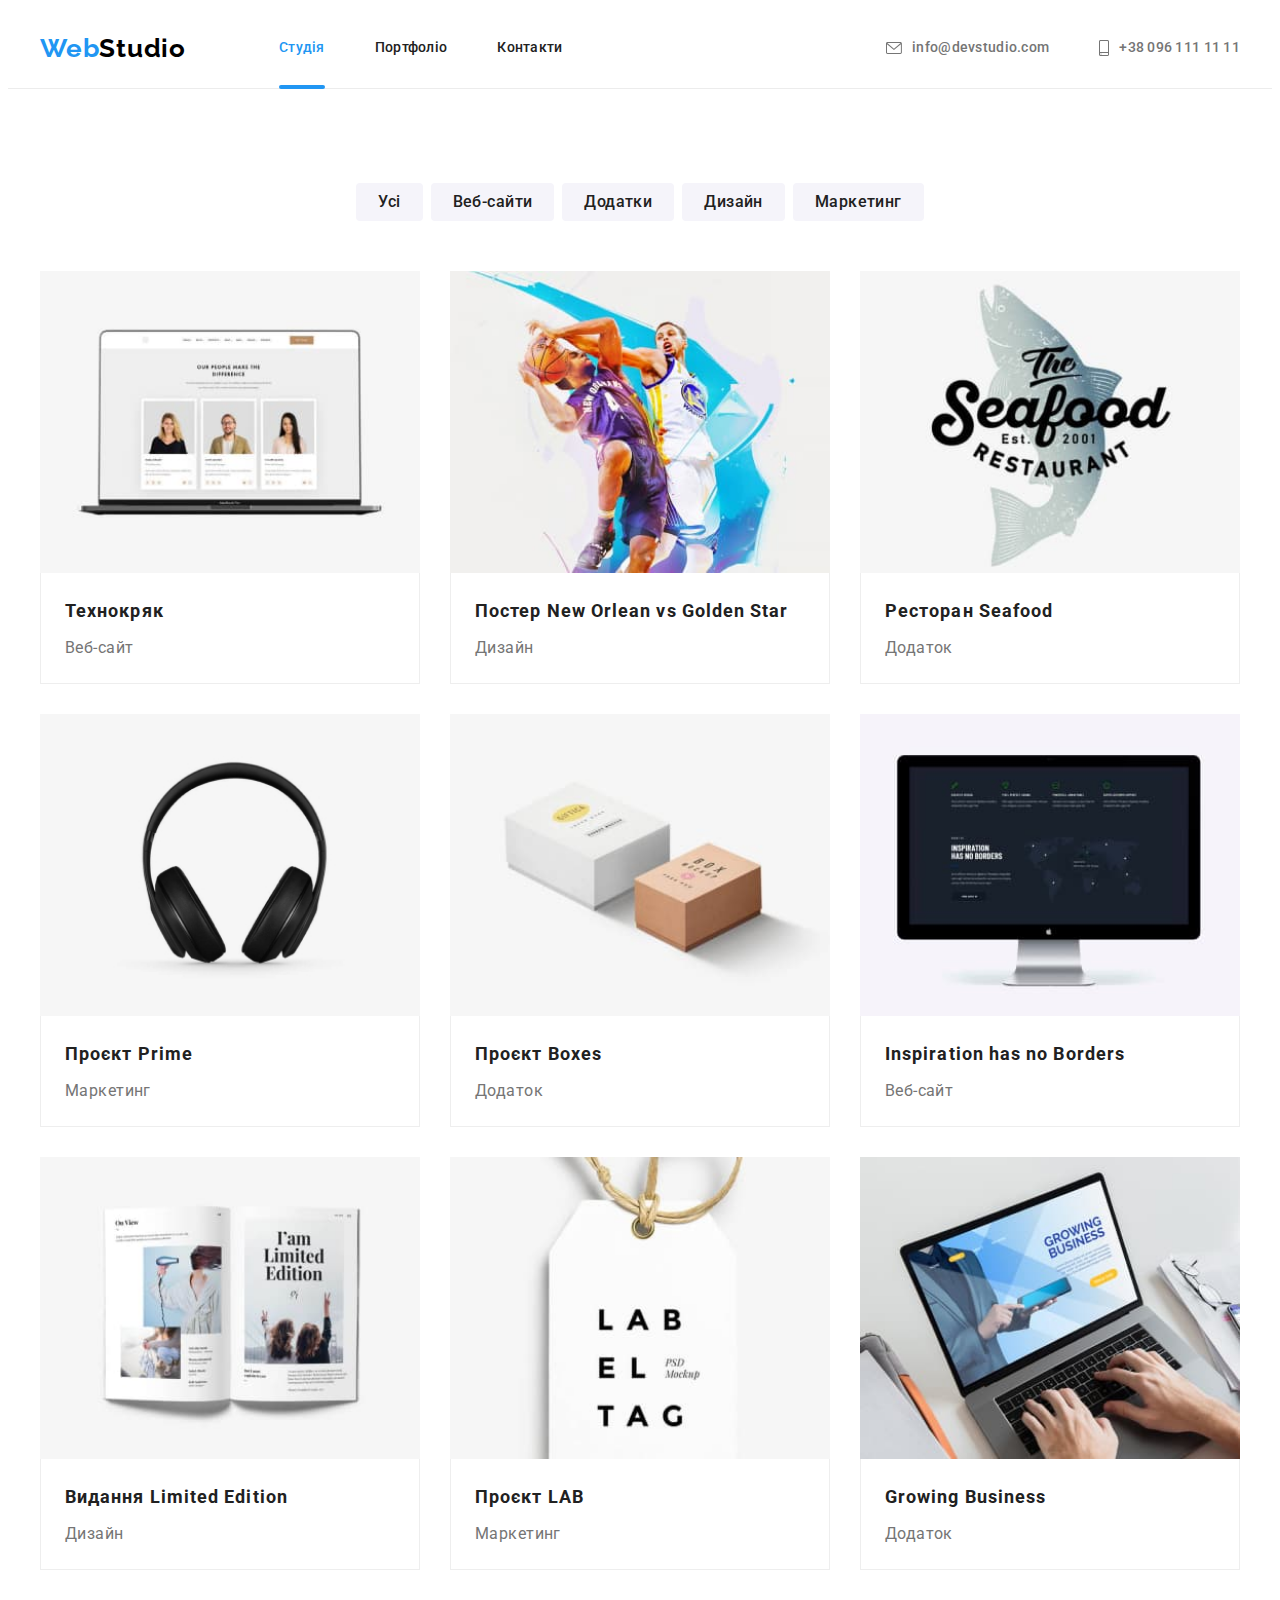
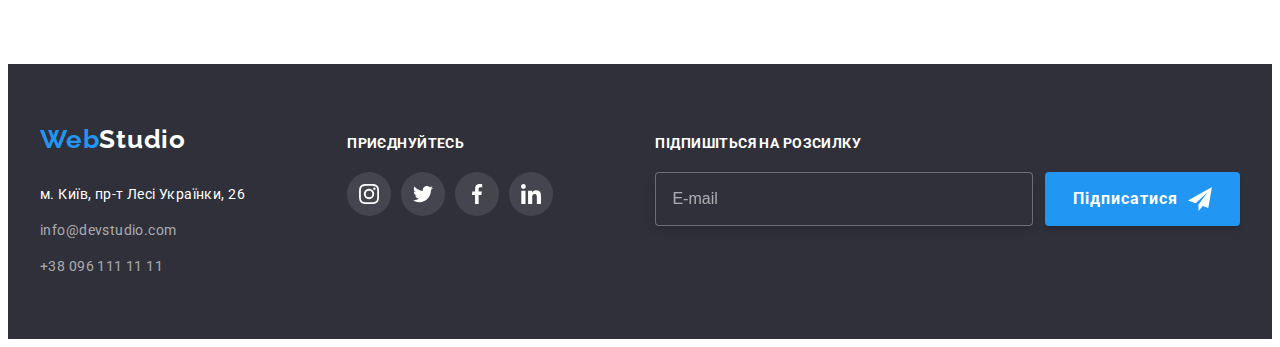
==== portfolio.html @ 8c657ae3 "hw08-complete" ====
<!DOCTYPE html>
<html lang="uk">
  <head>
    <meta charset="UTF-8" />
    <meta http-equiv="X-UA-Compatible" content="IE=edge" />
    <meta name="viewport" content="width=device-width, initial-scale=1.0" />
    <link rel="preconnect" href="https://fonts.googleapis.com" />
    <link rel="preconnect" href="https://fonts.gstatic.com" crossorigin />
    <link
      href="https://fonts.googleapis.com/css2?family=Raleway:wght@700&family=Roboto:wght@400;500;700;900&display=swap"
      rel="stylesheet"
    />
    <link
      rel="stylesheet"
      href="https://cdnjs.cloudflare.com/ajax/libs/modern-normalize/1.1.0/modern-normalize.min.css"
      integrity="sha512-wpPYUAdjBVSE4KJnH1VR1HeZfpl1ub8YT/NKx4PuQ5NmX2tKuGu6U/JRp5y+Y8XG2tV+wKQpNHVUX03MfMFn9Q=="
      crossorigin="anonymous"
      referrerpolicy="no-referrer"
    />
    <link rel="stylesheet" href="./css/main.min.css" />
    <title>Веб Студія - Портфоліо</title>
  </head>

  <body>
    <header class="header">
      <div class="container header__container">
        <nav class="nav">
          <a lang="en" class="logo header__logo" href="/"
            ><span class="logo--blue">Web</span><span class="logo--black">Studio</span></a
          >
          <ul class="nav__list">
            <li><a class="link nav__link nav__link--current" href="./index.html">Студія</a></li>
            <li><a class="link nav__link" href="./portfolio.html">Портфоліо</a></li>
            <li><a class="link nav__link" href="#">Контакти</a></li>
          </ul>
        </nav>
        <ul class="header__contact-list">
          <li>
            <a class="link header__contact-link" href="mailto:info@devstudio.com"
              ><svg class="header__contact-icon" width="16" height="12">
                <use href="./images/icons.svg#icon-envelope"></use>
              </svg>
              info@devstudio.com</a
            >
          </li>
          <li>
            <a class="link header__contact-link" href="tel:+380961111111"
              ><svg class="header__contact-icon" width="10" height="16">
                <use href="./images/icons.svg#icon-smartphone"></use>
              </svg>
              +38 096 111 11 11</a
            >
          </li>
        </ul>
        <button type="button" class="button mob-menu__open" data-menu-open>
          <svg width="40" height="40">
            <use href="./images/icons.svg#icon-menu-open"></use>
          </svg>
        </button>
      </div>
      <!-- --!-- -->

      <div class="mob-menu is-hidden" data-menu>
        <div class="container mob-container">
          <div class="mob-menu-top">
            <button type="button" class="mob-menu__close" data-menu-close>
              <svg width="40" height="40">
                <use href="./images/icons.svg#icon-menu-close"></use>
              </svg>
            </button>
            <ul class="mob-nav__list">
              <li class="mob-nav__item">
                <a class="link mob-nav__link mob-nav__link--current" href="./index.html">Студія</a>
              </li>
              <li class="mob-nav__item">
                <a class="link mob-nav__link" href="./portfolio.html">Портфоліо</a>
              </li>
              <li class="mob-nav__item"><a class="link mob-nav__link" href="#">Контакти</a></li>
            </ul>
          </div>

          <div class="mob-menu-bottom">
            <ul class="mob-header__contact-list">
              <li>
                <a class="link mob-header__contact-tel" href="tel:+380961111111">
                  +38 096 111 11 11</a
                >
              </li>
              <li>
                <a class="link mob-header__contact-mail" href="mailto:info@devstudio.com">
                  info@devstudio.com</a
                >
              </li>
            </ul>
            <div class="mob-soc">
              <ul class="mob-soc__list">
                <li class="mob-soc__item">
                  <a class="mob-soc__link link" href="#"> Instagram </a>
                </li>
                <li class="mob-soc__item">
                  <a class="mob-soc__link link" href="#"> Twitter </a>
                </li>
                <li class="mob-soc__item">
                  <a class="mob-soc__link link" href="#"> Facebook </a>
                </li>
                <li class="mob-soc__item">
                  <a class="mob-soc__link link" href="#"> LinkedIn </a>
                </li>
              </ul>
            </div>
          </div>
        </div>
      </div>
    </header>
    <main>
      <section class="portfolio section">
        <div class="container">
          <h1 class="visually-hidden">Портфоліо</h1>
          <ul class="portfolio-buttons-list">
            <li><button class="button portfolio-filter-button" type="button">Усі</button></li>
            <li><button class="button portfolio-filter-button" type="button">Веб-сайти</button></li>
            <li><button class="button portfolio-filter-button" type="button">Додатки</button></li>
            <li><button class="button portfolio-filter-button" type="button">Дизайн</button></li>
            <li><button class="button portfolio-filter-button" type="button">Маркетинг</button></li>
          </ul>
          <ul class="projects-list">
            <li class="project-item">
              <a class="link" href="#">
                <div class="project-top-wrap">
                  <img
                    src="./images/notebook_web.jpg"
                    alt="Ноутбук з відкритим вебсайтом"
                    width="370"
                  />
                  <p class="project-top-text">
                    Ресурс пропонує комплексні пропозиції з різним рівнем функціоналу та сервісів.
                    Все це дозволить відвідувачу отримати вичерпні відомості про компанію чи
                    приватну особу.
                  </p>
                </div>
                <div class="project-description">
                  <h2 class="project-name">Технокряк</h2>
                  <p class="project-type">Веб-сайт</p>
                </div></a
              >
            </li>
            <li class="project-item">
              <a class="link" href="#">
                <div class="project-top-wrap">
                  <img src="./images/basketball.jpg" alt="Два баскетболісти з м'ячем" width="370" />
                  <p class="project-top-text">
                    Ресурс пропонує комплексні пропозиції з різним рівнем функціоналу та сервісів.
                    Все це дозволить відвідувачу отримати вичерпні відомості про компанію чи
                    приватну особу.
                  </p>
                </div>
                <div class="project-description">
                  <h2 class="project-name">
                    Постер <span lang="en">New Orlean vs Golden Star</span>
                  </h2>
                  <p class="project-type">Дизайн</p>
                </div></a
              >
            </li>
            <li class="project-item">
              <a class="link" href="#">
                <div class="project-top-wrap">
                  <img src="./images/seafood_logo.jpg" alt="Логотип ресторану Сі Фуд" width="370" />
                  <p class="project-top-text">
                    Ресурс пропонує комплексні пропозиції з різним рівнем функціоналу та сервісів.
                    Все це дозволить відвідувачу отримати вичерпні відомості про компанію чи
                    приватну особу.
                  </p>
                </div>
                <div class="project-description">
                  <h2 class="project-name">Ресторан <span lang="en">Seafood</span></h2>
                  <p class="project-type">Додаток</p>
                </div></a
              >
            </li>
            <li class="project-item">
              <a class="link" href="#">
                <div class="project-top-wrap">
                  <img src="./images/headphones.jpg" alt="Навушники" width="370" />
                  <p class="project-top-text">
                    Ресурс пропонує комплексні пропозиції з різним рівнем функціоналу та сервісів.
                    Все це дозволить відвідувачу отримати вичерпні відомості про компанію чи
                    приватну особу.
                  </p>
                </div>
                <div class="project-description">
                  <h2 class="project-name">Проєкт <span lang="en">Prime</span></h2>
                  <p class="project-type">Маркетинг</p>
                </div></a
              >
            </li>
            <li class="project-item">
              <a class="link" href="#">
                <div class="project-top-wrap">
                  <img src="./images/boxes.jpg" alt="Дві коробки" width="370" />
                  <p class="project-top-text">
                    Ресурс пропонує комплексні пропозиції з різним рівнем функціоналу та сервісів.
                    Все це дозволить відвідувачу отримати вичерпні відомості про компанію чи
                    приватну особу.
                  </p>
                </div>
                <div class="project-description">
                  <h2 class="project-name">Проєкт <span lang="en">Boxes</span></h2>
                  <p class="project-type">Додаток</p>
                </div></a
              >
            </li>
            <li class="project-item">
              <a class="link" href="#">
                <div class="project-top-wrap">
                  <img src="./images/imac.jpg" alt="Аймак" width="370" />
                  <p class="project-top-text">
                    Ресурс пропонує комплексні пропозиції з різним рівнем функціоналу та сервісів.
                    Все це дозволить відвідувачу отримати вичерпні відомості про компанію чи
                    приватну особу.
                  </p>
                </div>
                <div class="project-description">
                  <h2 lang="en" class="project-name">Inspiration has no Borders</h2>
                  <p class="project-type">Веб-сайт</p>
                </div></a
              >
            </li>
            <li class="project-item">
              <a class="link" href="#">
                <div class="project-top-wrap">
                  <img src="./images/open_book.jpg" alt="Відкрита книга" width="370" />
                  <p class="project-top-text">
                    Ресурс пропонує комплексні пропозиції з різним рівнем функціоналу та сервісів.
                    Все це дозволить відвідувачу отримати вичерпні відомості про компанію чи
                    приватну особу.
                  </p>
                </div>
                <div class="project-description">
                  <h2 class="project-name">Видання <span lang="en">Limited Edition</span></h2>
                  <p class="project-type">Дизайн</p>
                </div></a
              >
            </li>
            <li class="project-item">
              <a class="link" href="#">
                <div class="project-top-wrap">
                  <img src="./images/labeltag.jpg" alt="Ярлик мітка" width="370" />
                  <p class="project-top-text">
                    Ресурс пропонує комплексні пропозиції з різним рівнем функціоналу та сервісів.
                    Все це дозволить відвідувачу отримати вичерпні відомості про компанію чи
                    приватну особу.
                  </p>
                </div>
                <div class="project-description">
                  <h2 class="project-name">Проєкт <span lang="en">LAB</span></h2>
                  <p class="project-type">Маркетинг</p>
                </div></a
              >
            </li>
            <li class="project-item">
              <a class="link" href="#">
                <div class="project-top-wrap">
                  <img src="./images/notebook_business.jpg" alt="Ноутбук" width="370" />
                  <p class="project-top-text">
                    Ресурс пропонує комплексні пропозиції з різним рівнем функціоналу та сервісів.
                    Все це дозволить відвідувачу отримати вичерпні відомості про компанію чи
                    приватну особу.
                  </p>
                </div>
                <div class="project-description">
                  <h2 lang="en" class="project-name">Growing Business</h2>
                  <p class="project-type">Додаток</p>
                </div></a
              >
            </li>
          </ul>
        </div>
      </section>
    </main>
    <footer class="footer">
      <div class="container footer__bloks">
        <div class="footer-contacts">
          <a lang="en" class="logo footer-contacts__logo" href="/"
            ><span class="logo--blue">Web</span><span class="logo--white">Studio</span></a
          >
          <address>
            <ul>
              <li class="footer-contacts__item">
                <a
                  class="link footer-contacts__addres-link"
                  href="https://goo.gl/maps/X2M6UugKJkYvRCbq9"
                  target="_blank"
                  rel="noopener noreferrer"
                  >м. Київ, пр-т Лесі Українки, 26</a
                >
              </li>
              <li class="footer-contacts__item">
                <a class="link footer-contacts__contact-link" href="mailto:info@devstudio.com"
                  >info@devstudio.com</a
                >
              </li>
              <li class="footer-contacts__item">
                <a class="link footer-contacts__contact-link" href="tel:+380961111111"
                  >+38 096 111 11 11</a
                >
              </li>
            </ul>
          </address>
        </div>
        <div class="footer-soc">
          <p class="footer-soc__header">Приєднуйтесь</p>
          <ul class="footer-soc__list">
            <li class="footer-soc__item">
              <a class="footer-soc__link link" href="#">
                <svg class="footer-soc__icon" width="20" height="20">
                  <use href="./images/icons.svg#icon-instagram"></use>
                </svg>
              </a>
            </li>
            <li class="footer-soc__item">
              <a class="footer-soc__link link" href="#">
                <svg class="footer-soc__icon" width="20" height="20">
                  <use href="./images/icons.svg#icon-twitter"></use>
                </svg>
              </a>
            </li>
            <li class="footer-soc__item">
              <a class="footer-soc__link link" href="#">
                <svg class="footer-soc__icon" width="20" height="20">
                  <use href="./images/icons.svg#icon-facebook"></use>
                </svg>
              </a>
            </li>
            <li class="footer-soc__item">
              <a class="footer-soc__link link" href="#">
                <svg class="footer-soc__icon" width="20" height="20">
                  <use href="./images/icons.svg#icon-linkedin"></use>
                </svg>
              </a>
            </li>
          </ul>
        </div>
        <form class="subscribe-form">
          <label for="subscribe-email" class="subscribe-form__header"
            >Підпишіться на розсилку</label
          >
          <div class="subscribe-form__wrap">
            <input
              type="email"
              name="subscribe-email"
              id="subscribe-email"
              class="subscribe-form__input"
              placeholder="E-mail"
              required
            />
            <button type="submit" class="button subscribe-form__button">
              Підписатися
              <span class="subscribe-form__button-icon">
                <svg width="24" height="24">
                  <use href="./images/icons.svg#icon-send"></use>
                </svg>
              </span>
            </button>
          </div>
        </form>
      </div>
    </footer>
    <script src="./js/modal.js"></script>
    <script src="./js/mobile-menu.js"></script>
  </body>
</html>
---- css/main.min.css ----
:root{--color-primary: #212121;--color-secondary: #757575;--background-primary: #ffffff;--background-secondary: #f5f4fa;--color-selection: #2196f3;--icon-body-color: #afb1b8;--transition-duration-main: 250ms;--transitiom-timing-effect-main: cubic-bezier(0.4, 0, 0.2, 1);--hero-gradient: linear-gradient(rgba(47, 48, 58, 0.4), rgba(47, 48, 58, 0.4))}h1,h2,h3,h4,h5,h6,p{margin:0}ul{list-style:none;margin:0;padding:0}img{display:block;max-width:100%;height:auto;width:100%}.visually-hidden{position:absolute;width:1px;height:1px;margin:-1px;border:0;padding:0;white-space:nowrap;-webkit-clip-path:inset(100%);clip-path:inset(100%);clip:rect(0 0 0 0);overflow:hidden}body{color:var(--color-primary);background-color:var(--background-primary);font-family:"Roboto",sans-serif;font-size:14px;letter-spacing:.03em}.link{text-decoration:none;-webkit-transition:color var(--transition-duration-main) var(--transitiom-timing-effect-main);transition:color var(--transition-duration-main) var(--transitiom-timing-effect-main)}.link:hover,.link:focus{color:var(--color-selection)}.unmarked-list{list-style-type:none}.no-scroll{overflow:hidden}.container{width:100%;padding-left:15px;padding-right:15px;margin:0 auto}@media screen and (min-width: 480px){.container{max-width:480px}}@media screen and (min-width: 768px){.container{max-width:768px}}@media screen and (min-width: 1200px){.container{max-width:1200px}}.section{padding-top:60px;padding-bottom:60px}@media screen and (min-width: 1200px){.section{padding-top:94px;padding-bottom:94px}}.section-name{font-size:28px;line-height:1.18;text-align:center;margin-bottom:30px}@media screen and (min-width: 1200px){.section-name{font-size:36px;line-height:1.17;margin-bottom:50px}}.button{text-decoration:none;cursor:pointer;font-family:inherit;border:none}.logo{display:block;font-family:"Raleway",sans-serif;text-decoration:none;font-weight:700;font-size:24px;line-height:1.17;letter-spacing:.03em}@media screen and (min-width: 1200px){.logo{font-size:26px;line-height:1.19}}.logo--blue{color:#2196f3}.logo--black{color:#000}.logo--white{color:#fff}.footer-contacts__logo{text-align:center;margin-bottom:28px}@media screen and (min-width: 1200px){.footer-contacts__logo{text-align:left}}.backdrop{position:fixed;top:0;width:100%;height:100%;background:rgba(0,0,0,.2);-webkit-transition:opacity var(--transition-duration-main) var(--transitiom-timing-effect-main),visibility var(--transition-duration-main) var(--transitiom-timing-effect-main);transition:opacity var(--transition-duration-main) var(--transitiom-timing-effect-main),visibility var(--transition-duration-main) var(--transitiom-timing-effect-main)}.modal-window{position:absolute;width:calc(100% - 30px);min-height:609px;padding:40px;background-color:#fff;-webkit-box-shadow:0px 1px 3px rgba(0,0,0,.12),0px 1px 1px rgba(0,0,0,.14),0px 2px 1px rgba(0,0,0,.2);box-shadow:0px 1px 3px rgba(0,0,0,.12),0px 1px 1px rgba(0,0,0,.14),0px 2px 1px rgba(0,0,0,.2);border-radius:4px;top:50%;left:50%;-webkit-transform:translate(-50%, -50%) scale(1);transform:translate(-50%, -50%) scale(1);-webkit-transition:-webkit-transform var(--transition-duration-main) var(--transitiom-timing-effect-main);transition:-webkit-transform var(--transition-duration-main) var(--transitiom-timing-effect-main);transition:transform var(--transition-duration-main) var(--transitiom-timing-effect-main);transition:transform var(--transition-duration-main) var(--transitiom-timing-effect-main), -webkit-transform var(--transition-duration-main) var(--transitiom-timing-effect-main)}.backdrop.is-hidden .modal-window{-webkit-transform:translate(-50%, -50%) scale(0.8);transform:translate(-50%, -50%) scale(0.8)}@media screen and (min-width: 480px){.modal-window{width:450px}}@media screen and (min-width: 1200px){.modal-window{width:528px;min-height:581px}}.close-modal-button{position:absolute;right:8px;top:8px;width:30px;height:30px;background:#fff;border:1px solid rgba(0,0,0,.1);border-radius:50%;display:-webkit-box;display:-ms-flexbox;display:flex;-webkit-box-align:center;-ms-flex-align:center;align-items:center;-webkit-box-pack:center;-ms-flex-pack:center;justify-content:center;fill:#000;-webkit-transition:fill var(--transition-duration-main) var(--transitiom-timing-effect-main);transition:fill var(--transition-duration-main) var(--transitiom-timing-effect-main)}.close-modal-button:hover,.close-modal-button:focus{fill:var(--color-selection)}.is-hidden{opacity:0;visibility:hidden;pointer-events:none}.modal-title{font-weight:700;font-size:20px;line-height:1.5;text-align:center;color:var(--color-primary);margin-bottom:12px}@media screen and (min-width: 1200px){.modal-title{line-height:1.15}}.input-field{margin-bottom:10px}.input-label{display:block;margin-bottom:4px;font-weight:400;font-size:12px;line-height:1.17;letter-spacing:.01em;color:var(--color-secondary)}.input-wrapper{position:relative}.modal-input{display:block;padding-left:42px;width:100%;height:40px;border:1px solid rgba(33,33,33,.2);border-radius:4px;outline:rgba(0,0,0,0);-webkit-transition:border var(--transition-duration-main) var(--transitiom-timing-effect-main);transition:border var(--transition-duration-main) var(--transitiom-timing-effect-main)}.modal-input:focus,.modal-input:hover{border:1px solid var(--color-selection)}.modal-comment{height:120px;resize:none;padding:12px 16px;font-weight:400;font-size:12px;line-height:1.17;letter-spacing:.01em;color:#000;-webkit-transition:border var(--transition-duration-main) var(--transitiom-timing-effect-main);transition:border var(--transition-duration-main) var(--transitiom-timing-effect-main)}.modal-comment::-webkit-input-placeholder{font-weight:400;font-size:12px;line-height:1.17;letter-spacing:.01em;color:rgba(117,117,117,.5)}.modal-comment::-moz-placeholder{font-weight:400;font-size:12px;line-height:1.17;letter-spacing:.01em;color:rgba(117,117,117,.5)}.modal-comment:-ms-input-placeholder{font-weight:400;font-size:12px;line-height:1.17;letter-spacing:.01em;color:rgba(117,117,117,.5)}.modal-comment::-ms-input-placeholder{font-weight:400;font-size:12px;line-height:1.17;letter-spacing:.01em;color:rgba(117,117,117,.5)}.modal-comment::placeholder{font-weight:400;font-size:12px;line-height:1.17;letter-spacing:.01em;color:rgba(117,117,117,.5)}.modal-form-icon{position:absolute;top:50%;left:12px;-webkit-transform:translateY(-50%);transform:translateY(-50%);-webkit-transition:fill var(--transition-duration-main) var(--transitiom-timing-effect-main);transition:fill var(--transition-duration-main) var(--transitiom-timing-effect-main)}.modal-input:focus+.modal-form-icon,.modal-input:hover+.modal-form-icon{fill:var(--color-selection)}.comment-field{margin-bottom:20px}.agreement-check{margin-bottom:30px}.agreement-text{display:-webkit-box;display:-ms-flexbox;display:flex;font-weight:400;font-size:12px;line-height:1.17;color:var(--color-secondary);-webkit-box-align:center;-ms-flex-align:center;align-items:center}@media screen and (min-width: 1200px){.agreement-text{padding-left:12px;font-size:14px;line-height:1.71}}.agreement-link{display:block;color:var(--color-selection);margin-left:5px}.agreement-text span{width:16px;height:15px;border:2px solid var(--color-primary);border-radius:2px;margin-right:8px;display:-webkit-box;display:-ms-flexbox;display:flex;-webkit-box-align:center;-ms-flex-align:center;align-items:center;-webkit-box-pack:center;-ms-flex-pack:center;justify-content:center;fill:rgba(0,0,0,0);-webkit-transition:border var(--transition-duration-main) var(--transitiom-timing-effect-main);transition:border var(--transition-duration-main) var(--transitiom-timing-effect-main)}.agreement:checked+.agreement-text span{background-color:var(--color-selection);border:2px solid var(--color-selection);fill:#fff}.agreement:focus+.agreement-text span{border:2px solid var(--color-selection)}.modal-send-button{font-weight:700;font-size:16px;line-height:1.88;letter-spacing:.06em;color:#fff;background-color:#2196f3;-webkit-box-shadow:0px 4px 4px rgba(0,0,0,.15);box-shadow:0px 4px 4px rgba(0,0,0,.15);border-radius:4px;padding:10px 52px;display:block;margin:0 auto;-webkit-transition:background-color var(--transition-duration-main) var(--transitiom-timing-effect-main);transition:background-color var(--transition-duration-main) var(--transitiom-timing-effect-main)}.modal-send-button:hover,.modal-send-button:focus{background-color:#0076d6}.header{border-bottom:1px solid #ececec}.header__container{display:-webkit-box;display:-ms-flexbox;display:flex;-webkit-box-pack:justify;-ms-flex-pack:justify;justify-content:space-between}.nav{display:-webkit-box;display:-ms-flexbox;display:flex;-webkit-box-align:center;-ms-flex-align:center;align-items:center;gap:88px}@media screen and (min-width: 1200px){.nav{gap:93px;margin-right:auto}}.nav__list{display:none}@media screen and (min-width: 768px){.nav__list{display:-webkit-box;display:-ms-flexbox;display:flex;-webkit-box-align:center;-ms-flex-align:center;align-items:center;gap:50px}}.header__contact-list{display:none}@media screen and (min-width: 768px){.header__contact-list{gap:10px;display:-webkit-box;display:-ms-flexbox;display:flex;-ms-flex-wrap:wrap;flex-wrap:wrap;-webkit-box-orient:vertical;-webkit-box-direction:normal;-ms-flex-direction:column;flex-direction:column;-webkit-box-pack:center;-ms-flex-pack:center;justify-content:center}}@media screen and (min-width: 1200px){.header__contact-list{-webkit-box-orient:horizontal;-webkit-box-direction:normal;-ms-flex-direction:row;flex-direction:row;gap:50px}}.nav__link{position:relative;color:inherit;font-weight:500;line-height:1.14;letter-spacing:.02em;padding-top:32px;padding-bottom:32px;display:block}.nav__link--current{color:var(--color-selection)}.nav__link--current.nav__link::after{position:absolute;content:"";display:block;width:100%;height:4px;background-color:var(--color-selection);bottom:-1px;border-radius:2px}.header__contact-link{color:var(--color-secondary);font-weight:500;line-height:1.14;letter-spacing:.02em;display:-webkit-box;display:-ms-flexbox;display:flex;-webkit-box-align:center;-ms-flex-align:center;align-items:center;gap:10px}@media screen and (min-width: 1200px){.header__contact-link{padding-top:32px;padding-bottom:32px}}.header__contact-icon{fill:currentColor}.mob-container{width:100%;height:100%;padding-bottom:15px;display:-webkit-box;display:-ms-flexbox;display:flex;-webkit-box-orient:vertical;-webkit-box-direction:normal;-ms-flex-direction:column;flex-direction:column;-webkit-box-pack:justify;-ms-flex-pack:justify;justify-content:space-between;overflow:auto}.mob-menu__open{margin-left:auto;padding:10px 0;background:#fff;fill:#000;-webkit-transition:fill var(--transition-duration-main) var(--transitiom-timing-effect-main);transition:fill var(--transition-duration-main) var(--transitiom-timing-effect-main)}.mob-menu__open:hover,.mob-menu__open:focus{fill:var(--color-selection)}@media screen and (min-width: 768px){.mob-menu__open{display:none}}.mob-menu__close{display:block;padding-top:10px;padding-right:0;margin-left:auto;border:none;background:#fff;fill:#000;-webkit-transition:fill var(--transition-duration-main) var(--transitiom-timing-effect-main);transition:fill var(--transition-duration-main) var(--transitiom-timing-effect-main)}.mob-menu__close:hover,.mob-menu__close:focus{fill:var(--color-selection)}.mob-menu{position:fixed;top:0;z-index:1;width:100vw;height:100vh;background-color:var(--background-primary)}@media screen and (min-width: 768px){.mob-menu{display:none}}.mob-nav__link{font-weight:500;font-size:40px;line-height:1.18;letter-spacing:.02em;color:var(--color-primary)}.mob-nav__item:not(:last-child){margin-bottom:32px}.mob-header__contact-tel{display:block;font-weight:500;font-size:34px;line-height:1.18;letter-spacing:.02em;color:var(--color-selection);margin-bottom:32px}.mob-header__contact-mail{display:block;font-weight:500;font-size:24px;line-height:1.17;letter-spacing:.02em;color:var(--color-secondary);margin-bottom:64px}.mob-soc__list{display:-webkit-box;display:-ms-flexbox;display:flex}.mob-soc__link{font-weight:500;font-size:18px;line-height:1.22;letter-spacing:.02em;color:var(--color-selection);display:block}.mob-soc__item:not(:last-child){padding-right:10px;border-right:1px solid rgba(33,33,33,.2)}.mob-soc__item:not(:first-child){padding-left:10px}.hero{padding-top:118px;padding-bottom:118px;background-color:#2f303a;background-image:var(--hero-gradient),url(../images/hero_bg_mob.jpg);background-repeat:no-repeat;background-position:center;margin:0 auto;background-size:cover}@media(min-device-pixel-ratio: 2),(-webkit-min-device-pixel-ratio: 2),(min-resolution: 192dpi),(min-resolution: 2dppx){.hero{background-image:var(--hero-gradient),url(../images/hero_bg_mob_2x.jpg)}}@media screen and (min-width: 480px){.hero{background-image:var(--hero-gradient),url(../images/hero_bg_tab.jpg)}}@media screen and (min-width: 480px)and (min-device-pixel-ratio: 2),screen and (min-width: 480px)and (-webkit-min-device-pixel-ratio: 2),screen and (min-width: 480px)and (min-resolution: 192dpi),screen and (min-width: 480px)and (min-resolution: 2dppx){.hero{background-image:var(--hero-gradient),url(../images/hero_bg_tab_2x.jpg)}}@media screen and (min-width: 768px){.hero{background-image:var(--hero-gradient),url(../images/hero_bg.jpg)}}@media screen and (min-width: 768px)and (min-device-pixel-ratio: 2),screen and (min-width: 768px)and (-webkit-min-device-pixel-ratio: 2),screen and (min-width: 768px)and (min-resolution: 192dpi),screen and (min-width: 768px)and (min-resolution: 2dppx){.hero{background-image:var(--hero-gradient),url(../images/hero_bg_2x.jpg)}}@media screen and (min-width: 1200px){.hero{max-width:1600px;padding-top:200px;padding-bottom:200px}}.hero__title{color:#fff;font-weight:900;font-size:26px;line-height:1.62;text-align:center;letter-spacing:.06em;text-transform:uppercase;margin-left:auto;margin-right:auto;margin-bottom:30px}@media screen and (min-width: 1200px){.hero__title{font-size:44px;line-height:1.36}}.hero__order-button{font-weight:700;font-size:16px;line-height:1.88;letter-spacing:.06em;color:#fff;background-color:var(--color-selection);-webkit-box-shadow:0px 4px 4px rgba(0,0,0,.15);box-shadow:0px 4px 4px rgba(0,0,0,.15);border-radius:4px;padding:10px 32px;display:block;margin:0 auto;-webkit-transition:background-color var(--transition-duration-main) var(--transitiom-timing-effect-main);transition:background-color var(--transition-duration-main) var(--transitiom-timing-effect-main)}.hero__order-button:hover,.hero__order-button:focus{background-color:#0076d6}.features{display:-webkit-box;display:-ms-flexbox;display:flex;gap:30px;-ms-flex-wrap:wrap;flex-wrap:wrap}.features__wrap{width:100%;height:auto}@media screen and (min-width: 768px){.features__wrap{width:calc((100% - 30px)/2)}}@media screen and (min-width: 1200px){.features__wrap{width:calc((100% - 90px)/4)}}.features__icon{width:100%;height:auto;padding-top:25px;padding-bottom:25px;background-color:var(--background-secondary);border-radius:4px;display:-webkit-box;display:-ms-flexbox;display:flex;-webkit-box-align:center;-ms-flex-align:center;align-items:center;-webkit-box-pack:center;-ms-flex-pack:center;justify-content:center;margin-bottom:30px}.features__item{font-size:14px;line-height:1.14;text-transform:uppercase;color:var(--color-primary);margin-bottom:10px}.features__text{color:var(--color-secondary);line-height:1.71}.do-we-do{display:none}@media screen and (min-width: 1200px){.do-we-do{display:block;padding-top:0}}.do-we-do__list{display:-webkit-box;display:-ms-flexbox;display:flex;gap:30px}.do-we-do__item{position:relative}.do-we-do__description{width:100%;position:absolute;-webkit-transform:translateY(-100%);transform:translateY(-100%);color:#fff;background:rgba(47,48,58,.8);font-weight:700;line-height:1.14;text-transform:uppercase;text-align:center;padding-top:27px;padding-bottom:27px}.team-members{background:var(--background-secondary)}.member-card{background-color:var(--background-primary);-webkit-box-shadow:0px 1px 3px rgba(0,0,0,.12),0px 1px 1px rgba(0,0,0,.14),0px 2px 1px rgba(0,0,0,.2);box-shadow:0px 1px 3px rgba(0,0,0,.12),0px 1px 1px rgba(0,0,0,.14),0px 2px 1px rgba(0,0,0,.2);border-radius:0px 0px 4px 4px;width:100%}@media screen and (min-width: 768px){.member-card{width:calc((100% - 30px)/2)}}@media screen and (min-width: 1200px){.member-card{width:calc((100% - 90px)/4)}}.team-members__list{display:-webkit-box;display:-ms-flexbox;display:flex;-ms-flex-wrap:wrap;flex-wrap:wrap;gap:30px}.member-card__description{padding-top:30px;padding-bottom:30px}.member-card__name{font-weight:500;font-size:16px;line-height:1.19;text-align:center;margin-bottom:10px}.member-card__title{font-size:16px;line-height:1.19;text-align:center;letter-spacing:.03em;color:var(--color-secondary);margin-bottom:16px}.member-card__soc-list{display:-webkit-box;display:-ms-flexbox;display:flex;-webkit-box-pack:center;-ms-flex-pack:center;justify-content:center;gap:10px}.member-card__soc-item{width:44px;height:44px}.member-card__soc-link{width:100%;height:100%;color:var(--icon-body-color);border-radius:50%;display:-webkit-box;display:-ms-flexbox;display:flex;-webkit-box-align:center;-ms-flex-align:center;align-items:center;-webkit-box-pack:center;-ms-flex-pack:center;justify-content:center;-webkit-transition:fill var(--transition-duration-main) var(--transitiom-timing-effect-main),color var(--transition-duration-main) var(--transitiom-timing-effect-main),background-color var(--transition-duration-main) var(--transitiom-timing-effect-main);transition:fill var(--transition-duration-main) var(--transitiom-timing-effect-main),color var(--transition-duration-main) var(--transitiom-timing-effect-main),background-color var(--transition-duration-main) var(--transitiom-timing-effect-main)}.member-card__soc-icon{fill:currentColor}.member-card__soc-link:hover,.member-card__soc-link:focus{background-color:var(--color-selection);color:#fff}.clients__list{display:-webkit-box;display:-ms-flexbox;display:flex;-ms-flex-wrap:wrap;flex-wrap:wrap;-webkit-box-pack:center;-ms-flex-pack:center;justify-content:center;gap:30px}.clients__item{width:calc((100% - 30px)/2)}@media screen and (min-width: 768px){.clients__item{width:calc((100% - 60px)/3)}}@media screen and (min-width: 1200px){.clients__item{width:calc((100% - 150px)/6)}}.clients__link{width:100%;height:100%;padding-top:16px;padding-bottom:16px;color:var(--icon-body-color);display:-webkit-box;display:-ms-flexbox;display:flex;-webkit-box-align:center;-ms-flex-align:center;align-items:center;-webkit-box-pack:center;-ms-flex-pack:center;justify-content:center;border:1px solid var(--icon-body-color);border-radius:4px;-webkit-transition:fill var(--transition-duration-main) var(--transitiom-timing-effect-main),color var(--transition-duration-main) var(--transitiom-timing-effect-main),border-color var(--transition-duration-main) var(--transitiom-timing-effect-main);transition:fill var(--transition-duration-main) var(--transitiom-timing-effect-main),color var(--transition-duration-main) var(--transitiom-timing-effect-main),border-color var(--transition-duration-main) var(--transitiom-timing-effect-main)}.clients__link:hover,.clients__link:focus{color:var(--color-selection);border-color:var(--color-selection)}.clients__icon{fill:currentColor}.footer{background-color:#2f303a;padding-top:60px;padding-bottom:60px}.footer__bloks{display:-webkit-box;display:-ms-flexbox;display:flex;-webkit-box-orient:vertical;-webkit-box-direction:normal;-ms-flex-direction:column;flex-direction:column;gap:60px}@media screen and (min-width: 768px){.footer__bloks{-webkit-box-orient:horizontal;-webkit-box-direction:normal;-ms-flex-direction:row;flex-direction:row;-ms-flex-wrap:wrap;flex-wrap:wrap;gap:165px;row-gap:60px;-webkit-box-align:baseline;-ms-flex-align:baseline;align-items:baseline;-webkit-box-pack:center;-ms-flex-pack:center;justify-content:center}}@media screen and (min-width: 1200px){.footer__bloks{gap:0px;-webkit-box-pack:justify;-ms-flex-pack:justify;justify-content:space-between}}.footer-contacts__addres-link{line-height:1.71;color:#fff;font-style:normal;display:block;text-align:center}@media screen and (min-width: 1200px){.footer-contacts__addres-link{text-align:left}}.footer-contacts__contact-link{line-height:1.71;color:rgba(255,255,255,.6);font-style:normal;display:block;text-align:center}@media screen and (min-width: 1200px){.footer-contacts__contact-link{text-align:left}}.footer-contacts__item:not(:last-child){margin-bottom:12px}.footer-soc__header,.subscribe-form__header{font-weight:700;line-height:1.14;text-align:center;text-transform:uppercase;color:#fff;margin-bottom:20px}@media screen and (min-width: 1200px){.footer-soc__header,.subscribe-form__header{text-align:left}}.subscribe-form__header{display:block}.footer-soc__list{display:-webkit-box;display:-ms-flexbox;display:flex;-ms-flex-wrap:wrap;flex-wrap:wrap;-webkit-box-pack:center;-ms-flex-pack:center;justify-content:center;gap:10px}.footer-soc__item{width:44px;height:44px}.footer-soc__link{width:100%;height:100%;color:#fff;background-color:rgba(255,255,255,.1);border-radius:50%;display:-webkit-box;display:-ms-flexbox;display:flex;-webkit-box-align:center;-ms-flex-align:center;align-items:center;-webkit-box-pack:center;-ms-flex-pack:center;justify-content:center;-webkit-transition:fill var(--transition-duration-main) var(--transitiom-timing-effect-main),color var(--transition-duration-main) var(--transitiom-timing-effect-main),background-color var(--transition-duration-main) var(--transitiom-timing-effect-main);transition:fill var(--transition-duration-main) var(--transitiom-timing-effect-main),color var(--transition-duration-main) var(--transitiom-timing-effect-main),background-color var(--transition-duration-main) var(--transitiom-timing-effect-main)}.footer-soc__link:hover,.footer-soc__link:focus{background-color:var(--color-selection);color:#fff}.footer-soc__icon{fill:currentColor}.subscribe-form__input{display:block;padding-left:16px;width:100%;height:50px;font-weight:400;font-size:16px;line-height:1.25;color:rgba(255,255,255,.6);border:1px solid rgba(255,255,255,.3);-webkit-filter:drop-shadow(0px 4px 4px rgba(0, 0, 0, 0.15));filter:drop-shadow(0px 4px 4px rgba(0, 0, 0, 0.15));border-radius:4px;outline:rgba(0,0,0,0);background:#2f303a;-webkit-transition:border var(--transition-duration-main) var(--transitiom-timing-effect-main);transition:border var(--transition-duration-main) var(--transitiom-timing-effect-main)}.subscribe-form__input::-webkit-input-placeholder{font-weight:400;font-size:16px;line-height:1.25;color:rgba(255,255,255,.6)}.subscribe-form__input::-moz-placeholder{font-weight:400;font-size:16px;line-height:1.25;color:rgba(255,255,255,.6)}.subscribe-form__input:-ms-input-placeholder{font-weight:400;font-size:16px;line-height:1.25;color:rgba(255,255,255,.6)}.subscribe-form__input::-ms-input-placeholder{font-weight:400;font-size:16px;line-height:1.25;color:rgba(255,255,255,.6)}.subscribe-form__input::placeholder{font-weight:400;font-size:16px;line-height:1.25;color:rgba(255,255,255,.6)}.subscribe-form__input:hover,.subscribe-form__input:focus{border:1px solid var(--color-selection)}@media screen and (min-width: 768px){.subscribe-form__input{width:450px}}@media screen and (min-width: 768px){.subscribe-form__input{width:358px}}.subscribe-form__wrap{display:-webkit-box;display:-ms-flexbox;display:flex;-webkit-box-orient:vertical;-webkit-box-direction:normal;-ms-flex-direction:column;flex-direction:column;gap:20px}@media screen and (min-width: 1200px){.subscribe-form__wrap{-webkit-box-orient:horizontal;-webkit-box-direction:normal;-ms-flex-direction:row;flex-direction:row;gap:12px}}.subscribe-form__button{font-weight:700;font-size:16px;line-height:1.88;letter-spacing:.06em;color:#fff;background-color:#2196f3;-webkit-box-shadow:0px 4px 4px rgba(0,0,0,.15);box-shadow:0px 4px 4px rgba(0,0,0,.15);border-radius:4px;padding:10px 28px;display:-webkit-box;display:-ms-flexbox;display:flex;margin:0 auto;-webkit-box-align:center;-ms-flex-align:center;align-items:center;gap:10px;-webkit-transition:background-color var(--transition-duration-main) var(--transitiom-timing-effect-main);transition:background-color var(--transition-duration-main) var(--transitiom-timing-effect-main)}.subscribe-form__button:hover,.subscribe-form__button:focus{background-color:#0076d6}.subscribe-form__button-icon{fill:#fff;display:-webkit-box;display:-ms-flexbox;display:flex;-webkit-box-align:center;-ms-flex-align:center;align-items:center;-webkit-box-pack:center;-ms-flex-pack:center;justify-content:center}.portfolio-buttons-list{max-width:324px;display:-webkit-box;display:-ms-flexbox;display:flex;-ms-flex-wrap:wrap;flex-wrap:wrap;gap:8px;row-gap:15px;-webkit-box-pack:left;-ms-flex-pack:left;justify-content:left;margin-bottom:40px}@media screen and (min-width: 768px){.portfolio-buttons-list{max-width:100%;-webkit-box-pack:center;-ms-flex-pack:center;justify-content:center;margin-bottom:30px}}@media screen and (min-width: 1200px){.portfolio-buttons-list{margin-bottom:50px}}.portfolio-filter-button{font-weight:500;font-size:16px;line-height:1.62;text-align:center;letter-spacing:inherit;color:var(--color-primary);background:#f5f4fa;border-radius:4px;padding:6px 22px;-webkit-transition:color var(--transition-duration-main) var(--transitiom-timing-effect-main),background-color var(--transition-duration-main) var(--transitiom-timing-effect-main),-webkit-box-shadow var(--transition-duration-main) var(--transitiom-timing-effect-main);transition:color var(--transition-duration-main) var(--transitiom-timing-effect-main),background-color var(--transition-duration-main) var(--transitiom-timing-effect-main),-webkit-box-shadow var(--transition-duration-main) var(--transitiom-timing-effect-main);transition:color var(--transition-duration-main) var(--transitiom-timing-effect-main),background-color var(--transition-duration-main) var(--transitiom-timing-effect-main),box-shadow var(--transition-duration-main) var(--transitiom-timing-effect-main);transition:color var(--transition-duration-main) var(--transitiom-timing-effect-main),background-color var(--transition-duration-main) var(--transitiom-timing-effect-main),box-shadow var(--transition-duration-main) var(--transitiom-timing-effect-main),-webkit-box-shadow var(--transition-duration-main) var(--transitiom-timing-effect-main)}.portfolio-filter-button:hover,.portfolio-filter-button:focus{color:#fff;background-color:var(--color-selection);-webkit-box-shadow:0px 3px 1px rgba(0,0,0,.1),0px 1px 2px rgba(0,0,0,.08),0px 2px 2px rgba(0,0,0,.12);box-shadow:0px 3px 1px rgba(0,0,0,.1),0px 1px 2px rgba(0,0,0,.08),0px 2px 2px rgba(0,0,0,.12)}.projects-list{display:-webkit-box;display:-ms-flexbox;display:flex;-ms-flex-wrap:wrap;flex-wrap:wrap;gap:30px}.project-item{background:#fff;width:100%}.project-item>.link{-webkit-transition:-webkit-box-shadow var(--transition-duration-main) var(--transitiom-timing-effect-main);transition:-webkit-box-shadow var(--transition-duration-main) var(--transitiom-timing-effect-main);transition:box-shadow var(--transition-duration-main) var(--transitiom-timing-effect-main);transition:box-shadow var(--transition-duration-main) var(--transitiom-timing-effect-main), -webkit-box-shadow var(--transition-duration-main) var(--transitiom-timing-effect-main)}.project-item>.link:hover,.project-item>.link:focus{display:block;-webkit-box-shadow:0px 1px 1px rgba(0,0,0,.12),0px 4px 4px rgba(0,0,0,.06),1px 4px 6px rgba(0,0,0,.16);box-shadow:0px 1px 1px rgba(0,0,0,.12),0px 4px 4px rgba(0,0,0,.06),1px 4px 6px rgba(0,0,0,.16)}@media screen and (min-width: 768px){.project-item{width:calc((100% - 30px)/2)}}@media screen and (min-width: 1200px){.project-item{width:calc((100% - 60px)/3)}}.project-top-wrap{position:relative;overflow:hidden}.project-top-text{position:absolute;top:0;font-size:18px;line-height:1.56;color:#fff;background:rgba(33,150,243,.9);padding:63px 24px;height:100%;-webkit-transform:translateY(101%);transform:translateY(101%);-webkit-transition:-webkit-transform var(--transition-duration-main) var(--transitiom-timing-effect-main);transition:-webkit-transform var(--transition-duration-main) var(--transitiom-timing-effect-main);transition:transform var(--transition-duration-main) var(--transitiom-timing-effect-main);transition:transform var(--transition-duration-main) var(--transitiom-timing-effect-main), -webkit-transform var(--transition-duration-main) var(--transitiom-timing-effect-main)}.project-item>.link:hover .project-top-text,.project-item>.link:focus .project-top-text{-webkit-transform:translateY(0);transform:translateY(0)}.project-description{border-left:1px solid #eee;border-right:1px solid #eee;border-bottom:1px solid #eee;padding-top:20px;padding-bottom:20px;padding-left:24px}.project-name{font-size:18px;line-height:2;letter-spacing:.06em;color:var(--color-primary);margin-bottom:4px}.project-type{font-size:16px;line-height:1.88;color:var(--color-secondary)}/*# sourceMappingURL=main.min.css.map */
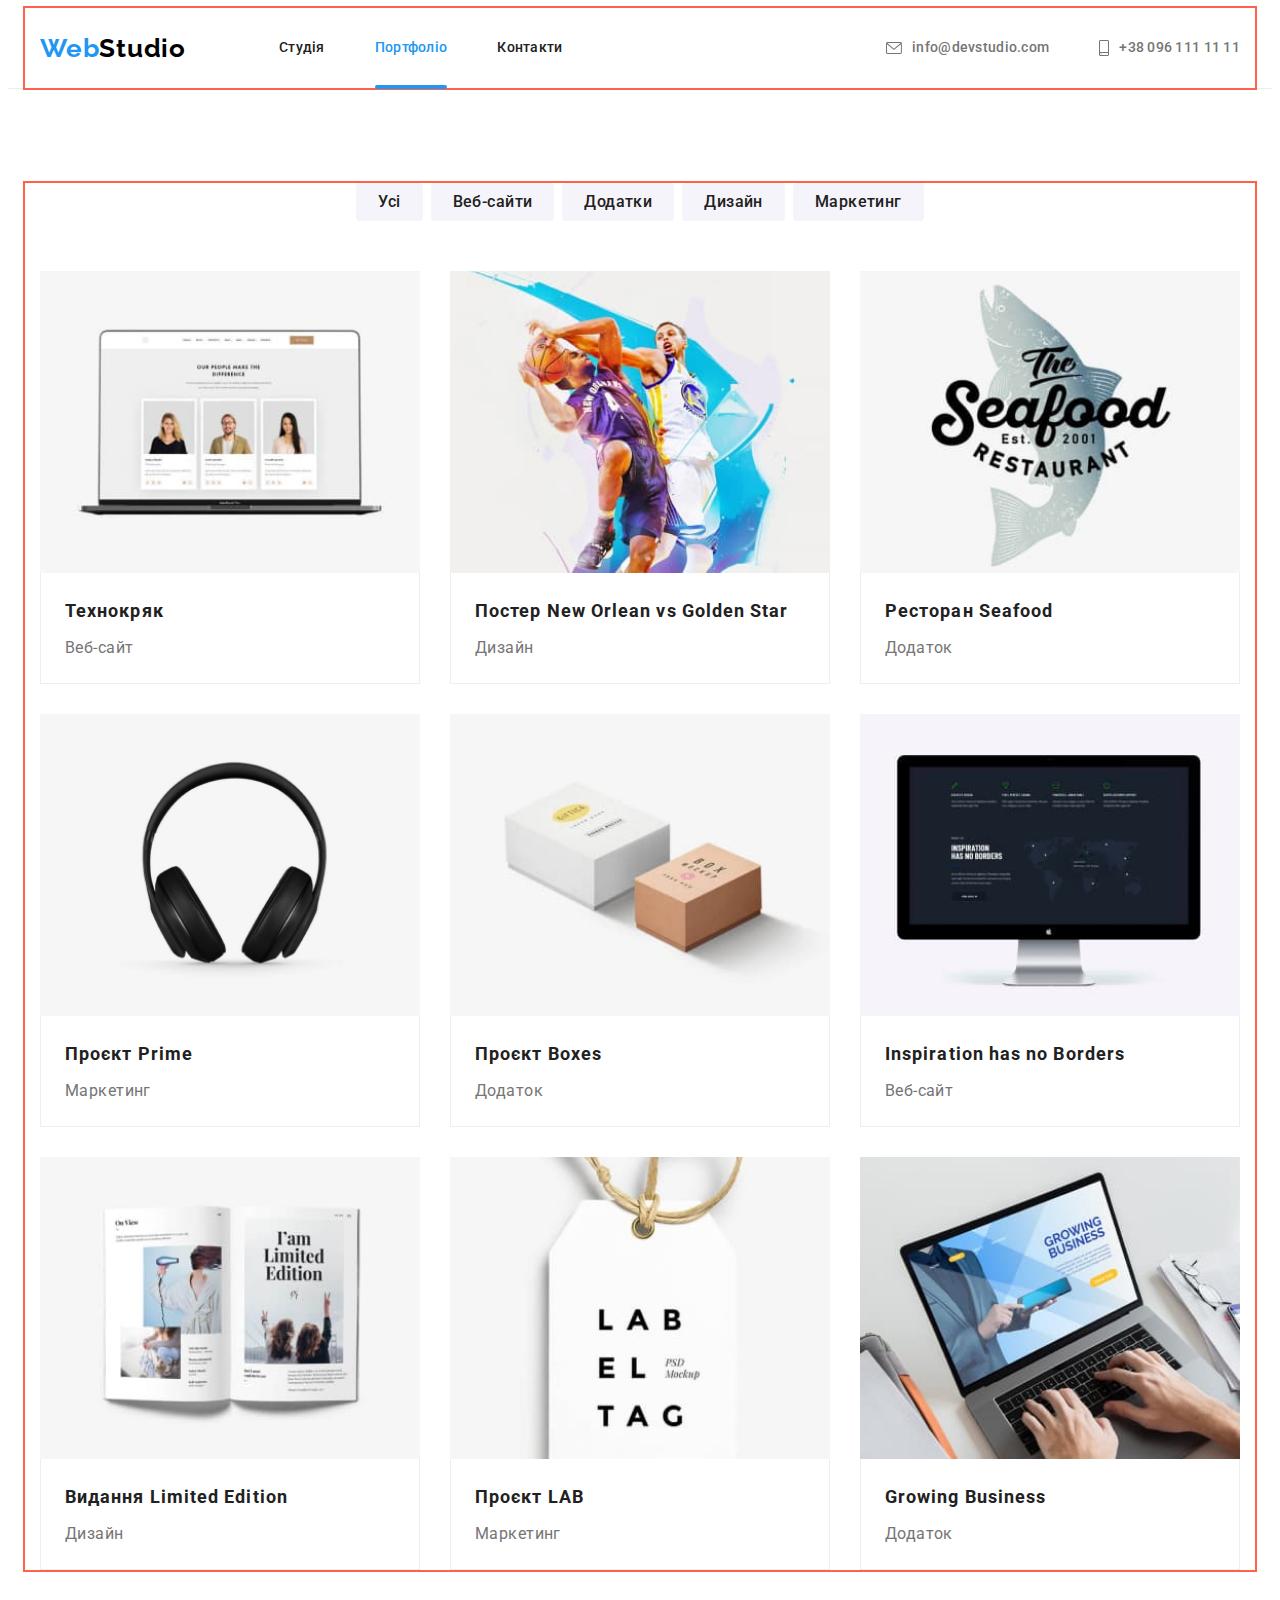
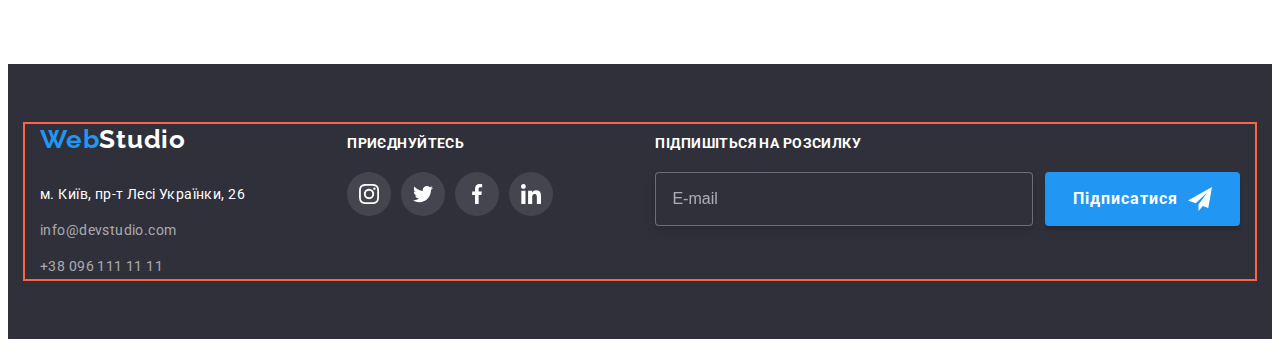
==== commit 74e5d55d: "header icons fix" ====
--- a/portfolio.html
+++ b/portfolio.html
@@ -29,15 +29,17 @@
             ><span class="logo--blue">Web</span><span class="logo--black">Studio</span></a
           >
           <ul class="nav__list">
-            <li><a class="link nav__link nav__link--current" href="./index.html">Студія</a></li>
-            <li><a class="link nav__link" href="./portfolio.html">Портфоліо</a></li>
+            <li><a class="link nav__link" href="./index.html">Студія</a></li>
+            <li>
+              <a class="link nav__link nav__link--current" href="./portfolio.html">Портфоліо</a>
+            </li>
             <li><a class="link nav__link" href="#">Контакти</a></li>
           </ul>
         </nav>
         <ul class="header__contact-list">
           <li>
             <a class="link header__contact-link" href="mailto:info@devstudio.com"
-              ><svg class="header__contact-icon" width="16" height="12">
+              ><svg class="header__contact-icon header__mail-icon" width="14" height="10">
                 <use href="./images/icons.svg#icon-envelope"></use>
               </svg>
               info@devstudio.com</a
@@ -45,7 +47,7 @@
           </li>
           <li>
             <a class="link header__contact-link" href="tel:+380961111111"
-              ><svg class="header__contact-icon" width="10" height="16">
+              ><svg class="header__contact-icon header__tel-icon" width="10" height="14">
                 <use href="./images/icons.svg#icon-smartphone"></use>
               </svg>
               +38 096 111 11 11</a
@@ -58,8 +60,6 @@
           </svg>
         </button>
       </div>
-      <!-- --!-- -->
-
       <div class="mob-menu is-hidden" data-menu>
         <div class="container mob-container">
           <div class="mob-menu-top">
--- a/css/main.min.css
+++ b/css/main.min.css
@@ -1 +1 @@
-:root{--color-primary: #212121;--color-secondary: #757575;--background-primary: #ffffff;--background-secondary: #f5f4fa;--color-selection: #2196f3;--icon-body-color: #afb1b8;--transition-duration-main: 250ms;--transitiom-timing-effect-main: cubic-bezier(0.4, 0, 0.2, 1);--hero-gradient: linear-gradient(rgba(47, 48, 58, 0.4), rgba(47, 48, 58, 0.4))}h1,h2,h3,h4,h5,h6,p{margin:0}ul{list-style:none;margin:0;padding:0}img{display:block;max-width:100%;height:auto;width:100%}.visually-hidden{position:absolute;width:1px;height:1px;margin:-1px;border:0;padding:0;white-space:nowrap;-webkit-clip-path:inset(100%);clip-path:inset(100%);clip:rect(0 0 0 0);overflow:hidden}body{color:var(--color-primary);background-color:var(--background-primary);font-family:"Roboto",sans-serif;font-size:14px;letter-spacing:.03em}.link{text-decoration:none;-webkit-transition:color var(--transition-duration-main) var(--transitiom-timing-effect-main);transition:color var(--transition-duration-main) var(--transitiom-timing-effect-main)}.link:hover,.link:focus{color:var(--color-selection)}.unmarked-list{list-style-type:none}.no-scroll{overflow:hidden}.container{width:100%;padding-left:15px;padding-right:15px;margin:0 auto}@media screen and (min-width: 480px){.container{max-width:480px}}@media screen and (min-width: 768px){.container{max-width:768px}}@media screen and (min-width: 1200px){.container{max-width:1200px}}.section{padding-top:60px;padding-bottom:60px}@media screen and (min-width: 1200px){.section{padding-top:94px;padding-bottom:94px}}.section-name{font-size:28px;line-height:1.18;text-align:center;margin-bottom:30px}@media screen and (min-width: 1200px){.section-name{font-size:36px;line-height:1.17;margin-bottom:50px}}.button{text-decoration:none;cursor:pointer;font-family:inherit;border:none}.logo{display:block;font-family:"Raleway",sans-serif;text-decoration:none;font-weight:700;font-size:24px;line-height:1.17;letter-spacing:.03em}@media screen and (min-width: 1200px){.logo{font-size:26px;line-height:1.19}}.logo--blue{color:#2196f3}.logo--black{color:#000}.logo--white{color:#fff}.footer-contacts__logo{text-align:center;margin-bottom:28px}@media screen and (min-width: 1200px){.footer-contacts__logo{text-align:left}}.backdrop{position:fixed;top:0;width:100%;height:100%;background:rgba(0,0,0,.2);-webkit-transition:opacity var(--transition-duration-main) var(--transitiom-timing-effect-main),visibility var(--transition-duration-main) var(--transitiom-timing-effect-main);transition:opacity var(--transition-duration-main) var(--transitiom-timing-effect-main),visibility var(--transition-duration-main) var(--transitiom-timing-effect-main)}.modal-window{position:absolute;width:calc(100% - 30px);min-height:609px;padding:40px;background-color:#fff;-webkit-box-shadow:0px 1px 3px rgba(0,0,0,.12),0px 1px 1px rgba(0,0,0,.14),0px 2px 1px rgba(0,0,0,.2);box-shadow:0px 1px 3px rgba(0,0,0,.12),0px 1px 1px rgba(0,0,0,.14),0px 2px 1px rgba(0,0,0,.2);border-radius:4px;top:50%;left:50%;-webkit-transform:translate(-50%, -50%) scale(1);transform:translate(-50%, -50%) scale(1);-webkit-transition:-webkit-transform var(--transition-duration-main) var(--transitiom-timing-effect-main);transition:-webkit-transform var(--transition-duration-main) var(--transitiom-timing-effect-main);transition:transform var(--transition-duration-main) var(--transitiom-timing-effect-main);transition:transform var(--transition-duration-main) var(--transitiom-timing-effect-main), -webkit-transform var(--transition-duration-main) var(--transitiom-timing-effect-main)}.backdrop.is-hidden .modal-window{-webkit-transform:translate(-50%, -50%) scale(0.8);transform:translate(-50%, -50%) scale(0.8)}@media screen and (min-width: 480px){.modal-window{width:450px}}@media screen and (min-width: 1200px){.modal-window{width:528px;min-height:581px}}.close-modal-button{position:absolute;right:8px;top:8px;width:30px;height:30px;background:#fff;border:1px solid rgba(0,0,0,.1);border-radius:50%;display:-webkit-box;display:-ms-flexbox;display:flex;-webkit-box-align:center;-ms-flex-align:center;align-items:center;-webkit-box-pack:center;-ms-flex-pack:center;justify-content:center;fill:#000;-webkit-transition:fill var(--transition-duration-main) var(--transitiom-timing-effect-main);transition:fill var(--transition-duration-main) var(--transitiom-timing-effect-main)}.close-modal-button:hover,.close-modal-button:focus{fill:var(--color-selection)}.is-hidden{opacity:0;visibility:hidden;pointer-events:none}.modal-title{font-weight:700;font-size:20px;line-height:1.5;text-align:center;color:var(--color-primary);margin-bottom:12px}@media screen and (min-width: 1200px){.modal-title{line-height:1.15}}.input-field{margin-bottom:10px}.input-label{display:block;margin-bottom:4px;font-weight:400;font-size:12px;line-height:1.17;letter-spacing:.01em;color:var(--color-secondary)}.input-wrapper{position:relative}.modal-input{display:block;padding-left:42px;width:100%;height:40px;border:1px solid rgba(33,33,33,.2);border-radius:4px;outline:rgba(0,0,0,0);-webkit-transition:border var(--transition-duration-main) var(--transitiom-timing-effect-main);transition:border var(--transition-duration-main) var(--transitiom-timing-effect-main)}.modal-input:focus,.modal-input:hover{border:1px solid var(--color-selection)}.modal-comment{height:120px;resize:none;padding:12px 16px;font-weight:400;font-size:12px;line-height:1.17;letter-spacing:.01em;color:#000;-webkit-transition:border var(--transition-duration-main) var(--transitiom-timing-effect-main);transition:border var(--transition-duration-main) var(--transitiom-timing-effect-main)}.modal-comment::-webkit-input-placeholder{font-weight:400;font-size:12px;line-height:1.17;letter-spacing:.01em;color:rgba(117,117,117,.5)}.modal-comment::-moz-placeholder{font-weight:400;font-size:12px;line-height:1.17;letter-spacing:.01em;color:rgba(117,117,117,.5)}.modal-comment:-ms-input-placeholder{font-weight:400;font-size:12px;line-height:1.17;letter-spacing:.01em;color:rgba(117,117,117,.5)}.modal-comment::-ms-input-placeholder{font-weight:400;font-size:12px;line-height:1.17;letter-spacing:.01em;color:rgba(117,117,117,.5)}.modal-comment::placeholder{font-weight:400;font-size:12px;line-height:1.17;letter-spacing:.01em;color:rgba(117,117,117,.5)}.modal-form-icon{position:absolute;top:50%;left:12px;-webkit-transform:translateY(-50%);transform:translateY(-50%);-webkit-transition:fill var(--transition-duration-main) var(--transitiom-timing-effect-main);transition:fill var(--transition-duration-main) var(--transitiom-timing-effect-main)}.modal-input:focus+.modal-form-icon,.modal-input:hover+.modal-form-icon{fill:var(--color-selection)}.comment-field{margin-bottom:20px}.agreement-check{margin-bottom:30px}.agreement-text{display:-webkit-box;display:-ms-flexbox;display:flex;font-weight:400;font-size:12px;line-height:1.17;color:var(--color-secondary);-webkit-box-align:center;-ms-flex-align:center;align-items:center}@media screen and (min-width: 1200px){.agreement-text{padding-left:12px;font-size:14px;line-height:1.71}}.agreement-link{display:block;color:var(--color-selection);margin-left:5px}.agreement-text span{width:16px;height:15px;border:2px solid var(--color-primary);border-radius:2px;margin-right:8px;display:-webkit-box;display:-ms-flexbox;display:flex;-webkit-box-align:center;-ms-flex-align:center;align-items:center;-webkit-box-pack:center;-ms-flex-pack:center;justify-content:center;fill:rgba(0,0,0,0);-webkit-transition:border var(--transition-duration-main) var(--transitiom-timing-effect-main);transition:border var(--transition-duration-main) var(--transitiom-timing-effect-main)}.agreement:checked+.agreement-text span{background-color:var(--color-selection);border:2px solid var(--color-selection);fill:#fff}.agreement:focus+.agreement-text span{border:2px solid var(--color-selection)}.modal-send-button{font-weight:700;font-size:16px;line-height:1.88;letter-spacing:.06em;color:#fff;background-color:#2196f3;-webkit-box-shadow:0px 4px 4px rgba(0,0,0,.15);box-shadow:0px 4px 4px rgba(0,0,0,.15);border-radius:4px;padding:10px 52px;display:block;margin:0 auto;-webkit-transition:background-color var(--transition-duration-main) var(--transitiom-timing-effect-main);transition:background-color var(--transition-duration-main) var(--transitiom-timing-effect-main)}.modal-send-button:hover,.modal-send-button:focus{background-color:#0076d6}.header{border-bottom:1px solid #ececec}.header__container{display:-webkit-box;display:-ms-flexbox;display:flex;-webkit-box-pack:justify;-ms-flex-pack:justify;justify-content:space-between}.nav{display:-webkit-box;display:-ms-flexbox;display:flex;-webkit-box-align:center;-ms-flex-align:center;align-items:center;gap:88px}@media screen and (min-width: 1200px){.nav{gap:93px;margin-right:auto}}.nav__list{display:none}@media screen and (min-width: 768px){.nav__list{display:-webkit-box;display:-ms-flexbox;display:flex;-webkit-box-align:center;-ms-flex-align:center;align-items:center;gap:50px}}.header__contact-list{display:none}@media screen and (min-width: 768px){.header__contact-list{gap:10px;display:-webkit-box;display:-ms-flexbox;display:flex;-ms-flex-wrap:wrap;flex-wrap:wrap;-webkit-box-orient:vertical;-webkit-box-direction:normal;-ms-flex-direction:column;flex-direction:column;-webkit-box-pack:center;-ms-flex-pack:center;justify-content:center}}@media screen and (min-width: 1200px){.header__contact-list{-webkit-box-orient:horizontal;-webkit-box-direction:normal;-ms-flex-direction:row;flex-direction:row;gap:50px}}.nav__link{position:relative;color:inherit;font-weight:500;line-height:1.14;letter-spacing:.02em;padding-top:32px;padding-bottom:32px;display:block}.nav__link--current{color:var(--color-selection)}.nav__link--current.nav__link::after{position:absolute;content:"";display:block;width:100%;height:4px;background-color:var(--color-selection);bottom:-1px;border-radius:2px}.header__contact-link{color:var(--color-secondary);font-weight:500;line-height:1.14;letter-spacing:.02em;display:-webkit-box;display:-ms-flexbox;display:flex;-webkit-box-align:center;-ms-flex-align:center;align-items:center;gap:10px}@media screen and (min-width: 1200px){.header__contact-link{padding-top:32px;padding-bottom:32px}}.header__contact-icon{fill:currentColor}.mob-container{width:100%;height:100%;padding-bottom:15px;display:-webkit-box;display:-ms-flexbox;display:flex;-webkit-box-orient:vertical;-webkit-box-direction:normal;-ms-flex-direction:column;flex-direction:column;-webkit-box-pack:justify;-ms-flex-pack:justify;justify-content:space-between;overflow:auto}.mob-menu__open{margin-left:auto;padding:10px 0;background:#fff;fill:#000;-webkit-transition:fill var(--transition-duration-main) var(--transitiom-timing-effect-main);transition:fill var(--transition-duration-main) var(--transitiom-timing-effect-main)}.mob-menu__open:hover,.mob-menu__open:focus{fill:var(--color-selection)}@media screen and (min-width: 768px){.mob-menu__open{display:none}}.mob-menu__close{display:block;padding-top:10px;padding-right:0;margin-left:auto;border:none;background:#fff;fill:#000;-webkit-transition:fill var(--transition-duration-main) var(--transitiom-timing-effect-main);transition:fill var(--transition-duration-main) var(--transitiom-timing-effect-main)}.mob-menu__close:hover,.mob-menu__close:focus{fill:var(--color-selection)}.mob-menu{position:fixed;top:0;z-index:1;width:100vw;height:100vh;background-color:var(--background-primary)}@media screen and (min-width: 768px){.mob-menu{display:none}}.mob-nav__link{font-weight:500;font-size:40px;line-height:1.18;letter-spacing:.02em;color:var(--color-primary)}.mob-nav__item:not(:last-child){margin-bottom:32px}.mob-header__contact-tel{display:block;font-weight:500;font-size:34px;line-height:1.18;letter-spacing:.02em;color:var(--color-selection);margin-bottom:32px}.mob-header__contact-mail{display:block;font-weight:500;font-size:24px;line-height:1.17;letter-spacing:.02em;color:var(--color-secondary);margin-bottom:64px}.mob-soc__list{display:-webkit-box;display:-ms-flexbox;display:flex}.mob-soc__link{font-weight:500;font-size:18px;line-height:1.22;letter-spacing:.02em;color:var(--color-selection);display:block}.mob-soc__item:not(:last-child){padding-right:10px;border-right:1px solid rgba(33,33,33,.2)}.mob-soc__item:not(:first-child){padding-left:10px}.hero{padding-top:118px;padding-bottom:118px;background-color:#2f303a;background-image:var(--hero-gradient),url(../images/hero_bg_mob.jpg);background-repeat:no-repeat;background-position:center;margin:0 auto;background-size:cover}@media(min-device-pixel-ratio: 2),(-webkit-min-device-pixel-ratio: 2),(min-resolution: 192dpi),(min-resolution: 2dppx){.hero{background-image:var(--hero-gradient),url(../images/hero_bg_mob_2x.jpg)}}@media screen and (min-width: 480px){.hero{background-image:var(--hero-gradient),url(../images/hero_bg_tab.jpg)}}@media screen and (min-width: 480px)and (min-device-pixel-ratio: 2),screen and (min-width: 480px)and (-webkit-min-device-pixel-ratio: 2),screen and (min-width: 480px)and (min-resolution: 192dpi),screen and (min-width: 480px)and (min-resolution: 2dppx){.hero{background-image:var(--hero-gradient),url(../images/hero_bg_tab_2x.jpg)}}@media screen and (min-width: 768px){.hero{background-image:var(--hero-gradient),url(../images/hero_bg.jpg)}}@media screen and (min-width: 768px)and (min-device-pixel-ratio: 2),screen and (min-width: 768px)and (-webkit-min-device-pixel-ratio: 2),screen and (min-width: 768px)and (min-resolution: 192dpi),screen and (min-width: 768px)and (min-resolution: 2dppx){.hero{background-image:var(--hero-gradient),url(../images/hero_bg_2x.jpg)}}@media screen and (min-width: 1200px){.hero{max-width:1600px;padding-top:200px;padding-bottom:200px}}.hero__title{color:#fff;font-weight:900;font-size:26px;line-height:1.62;text-align:center;letter-spacing:.06em;text-transform:uppercase;margin-left:auto;margin-right:auto;margin-bottom:30px}@media screen and (min-width: 1200px){.hero__title{font-size:44px;line-height:1.36}}.hero__order-button{font-weight:700;font-size:16px;line-height:1.88;letter-spacing:.06em;color:#fff;background-color:var(--color-selection);-webkit-box-shadow:0px 4px 4px rgba(0,0,0,.15);box-shadow:0px 4px 4px rgba(0,0,0,.15);border-radius:4px;padding:10px 32px;display:block;margin:0 auto;-webkit-transition:background-color var(--transition-duration-main) var(--transitiom-timing-effect-main);transition:background-color var(--transition-duration-main) var(--transitiom-timing-effect-main)}.hero__order-button:hover,.hero__order-button:focus{background-color:#0076d6}.features{display:-webkit-box;display:-ms-flexbox;display:flex;gap:30px;-ms-flex-wrap:wrap;flex-wrap:wrap}.features__wrap{width:100%;height:auto}@media screen and (min-width: 768px){.features__wrap{width:calc((100% - 30px)/2)}}@media screen and (min-width: 1200px){.features__wrap{width:calc((100% - 90px)/4)}}.features__icon{width:100%;height:auto;padding-top:25px;padding-bottom:25px;background-color:var(--background-secondary);border-radius:4px;display:-webkit-box;display:-ms-flexbox;display:flex;-webkit-box-align:center;-ms-flex-align:center;align-items:center;-webkit-box-pack:center;-ms-flex-pack:center;justify-content:center;margin-bottom:30px}.features__item{font-size:14px;line-height:1.14;text-transform:uppercase;color:var(--color-primary);margin-bottom:10px}.features__text{color:var(--color-secondary);line-height:1.71}.do-we-do{display:none}@media screen and (min-width: 1200px){.do-we-do{display:block;padding-top:0}}.do-we-do__list{display:-webkit-box;display:-ms-flexbox;display:flex;gap:30px}.do-we-do__item{position:relative}.do-we-do__description{width:100%;position:absolute;-webkit-transform:translateY(-100%);transform:translateY(-100%);color:#fff;background:rgba(47,48,58,.8);font-weight:700;line-height:1.14;text-transform:uppercase;text-align:center;padding-top:27px;padding-bottom:27px}.team-members{background:var(--background-secondary)}.member-card{background-color:var(--background-primary);-webkit-box-shadow:0px 1px 3px rgba(0,0,0,.12),0px 1px 1px rgba(0,0,0,.14),0px 2px 1px rgba(0,0,0,.2);box-shadow:0px 1px 3px rgba(0,0,0,.12),0px 1px 1px rgba(0,0,0,.14),0px 2px 1px rgba(0,0,0,.2);border-radius:0px 0px 4px 4px;width:100%}@media screen and (min-width: 768px){.member-card{width:calc((100% - 30px)/2)}}@media screen and (min-width: 1200px){.member-card{width:calc((100% - 90px)/4)}}.team-members__list{display:-webkit-box;display:-ms-flexbox;display:flex;-ms-flex-wrap:wrap;flex-wrap:wrap;gap:30px}.member-card__description{padding-top:30px;padding-bottom:30px}.member-card__name{font-weight:500;font-size:16px;line-height:1.19;text-align:center;margin-bottom:10px}.member-card__title{font-size:16px;line-height:1.19;text-align:center;letter-spacing:.03em;color:var(--color-secondary);margin-bottom:16px}.member-card__soc-list{display:-webkit-box;display:-ms-flexbox;display:flex;-webkit-box-pack:center;-ms-flex-pack:center;justify-content:center;gap:10px}.member-card__soc-item{width:44px;height:44px}.member-card__soc-link{width:100%;height:100%;color:var(--icon-body-color);border-radius:50%;display:-webkit-box;display:-ms-flexbox;display:flex;-webkit-box-align:center;-ms-flex-align:center;align-items:center;-webkit-box-pack:center;-ms-flex-pack:center;justify-content:center;-webkit-transition:fill var(--transition-duration-main) var(--transitiom-timing-effect-main),color var(--transition-duration-main) var(--transitiom-timing-effect-main),background-color var(--transition-duration-main) var(--transitiom-timing-effect-main);transition:fill var(--transition-duration-main) var(--transitiom-timing-effect-main),color var(--transition-duration-main) var(--transitiom-timing-effect-main),background-color var(--transition-duration-main) var(--transitiom-timing-effect-main)}.member-card__soc-icon{fill:currentColor}.member-card__soc-link:hover,.member-card__soc-link:focus{background-color:var(--color-selection);color:#fff}.clients__list{display:-webkit-box;display:-ms-flexbox;display:flex;-ms-flex-wrap:wrap;flex-wrap:wrap;-webkit-box-pack:center;-ms-flex-pack:center;justify-content:center;gap:30px}.clients__item{width:calc((100% - 30px)/2)}@media screen and (min-width: 768px){.clients__item{width:calc((100% - 60px)/3)}}@media screen and (min-width: 1200px){.clients__item{width:calc((100% - 150px)/6)}}.clients__link{width:100%;height:100%;padding-top:16px;padding-bottom:16px;color:var(--icon-body-color);display:-webkit-box;display:-ms-flexbox;display:flex;-webkit-box-align:center;-ms-flex-align:center;align-items:center;-webkit-box-pack:center;-ms-flex-pack:center;justify-content:center;border:1px solid var(--icon-body-color);border-radius:4px;-webkit-transition:fill var(--transition-duration-main) var(--transitiom-timing-effect-main),color var(--transition-duration-main) var(--transitiom-timing-effect-main),border-color var(--transition-duration-main) var(--transitiom-timing-effect-main);transition:fill var(--transition-duration-main) var(--transitiom-timing-effect-main),color var(--transition-duration-main) var(--transitiom-timing-effect-main),border-color var(--transition-duration-main) var(--transitiom-timing-effect-main)}.clients__link:hover,.clients__link:focus{color:var(--color-selection);border-color:var(--color-selection)}.clients__icon{fill:currentColor}.footer{background-color:#2f303a;padding-top:60px;padding-bottom:60px}.footer__bloks{display:-webkit-box;display:-ms-flexbox;display:flex;-webkit-box-orient:vertical;-webkit-box-direction:normal;-ms-flex-direction:column;flex-direction:column;gap:60px}@media screen and (min-width: 768px){.footer__bloks{-webkit-box-orient:horizontal;-webkit-box-direction:normal;-ms-flex-direction:row;flex-direction:row;-ms-flex-wrap:wrap;flex-wrap:wrap;gap:165px;row-gap:60px;-webkit-box-align:baseline;-ms-flex-align:baseline;align-items:baseline;-webkit-box-pack:center;-ms-flex-pack:center;justify-content:center}}@media screen and (min-width: 1200px){.footer__bloks{gap:0px;-webkit-box-pack:justify;-ms-flex-pack:justify;justify-content:space-between}}.footer-contacts__addres-link{line-height:1.71;color:#fff;font-style:normal;display:block;text-align:center}@media screen and (min-width: 1200px){.footer-contacts__addres-link{text-align:left}}.footer-contacts__contact-link{line-height:1.71;color:rgba(255,255,255,.6);font-style:normal;display:block;text-align:center}@media screen and (min-width: 1200px){.footer-contacts__contact-link{text-align:left}}.footer-contacts__item:not(:last-child){margin-bottom:12px}.footer-soc__header,.subscribe-form__header{font-weight:700;line-height:1.14;text-align:center;text-transform:uppercase;color:#fff;margin-bottom:20px}@media screen and (min-width: 1200px){.footer-soc__header,.subscribe-form__header{text-align:left}}.subscribe-form__header{display:block}.footer-soc__list{display:-webkit-box;display:-ms-flexbox;display:flex;-ms-flex-wrap:wrap;flex-wrap:wrap;-webkit-box-pack:center;-ms-flex-pack:center;justify-content:center;gap:10px}.footer-soc__item{width:44px;height:44px}.footer-soc__link{width:100%;height:100%;color:#fff;background-color:rgba(255,255,255,.1);border-radius:50%;display:-webkit-box;display:-ms-flexbox;display:flex;-webkit-box-align:center;-ms-flex-align:center;align-items:center;-webkit-box-pack:center;-ms-flex-pack:center;justify-content:center;-webkit-transition:fill var(--transition-duration-main) var(--transitiom-timing-effect-main),color var(--transition-duration-main) var(--transitiom-timing-effect-main),background-color var(--transition-duration-main) var(--transitiom-timing-effect-main);transition:fill var(--transition-duration-main) var(--transitiom-timing-effect-main),color var(--transition-duration-main) var(--transitiom-timing-effect-main),background-color var(--transition-duration-main) var(--transitiom-timing-effect-main)}.footer-soc__link:hover,.footer-soc__link:focus{background-color:var(--color-selection);color:#fff}.footer-soc__icon{fill:currentColor}.subscribe-form__input{display:block;padding-left:16px;width:100%;height:50px;font-weight:400;font-size:16px;line-height:1.25;color:rgba(255,255,255,.6);border:1px solid rgba(255,255,255,.3);-webkit-filter:drop-shadow(0px 4px 4px rgba(0, 0, 0, 0.15));filter:drop-shadow(0px 4px 4px rgba(0, 0, 0, 0.15));border-radius:4px;outline:rgba(0,0,0,0);background:#2f303a;-webkit-transition:border var(--transition-duration-main) var(--transitiom-timing-effect-main);transition:border var(--transition-duration-main) var(--transitiom-timing-effect-main)}.subscribe-form__input::-webkit-input-placeholder{font-weight:400;font-size:16px;line-height:1.25;color:rgba(255,255,255,.6)}.subscribe-form__input::-moz-placeholder{font-weight:400;font-size:16px;line-height:1.25;color:rgba(255,255,255,.6)}.subscribe-form__input:-ms-input-placeholder{font-weight:400;font-size:16px;line-height:1.25;color:rgba(255,255,255,.6)}.subscribe-form__input::-ms-input-placeholder{font-weight:400;font-size:16px;line-height:1.25;color:rgba(255,255,255,.6)}.subscribe-form__input::placeholder{font-weight:400;font-size:16px;line-height:1.25;color:rgba(255,255,255,.6)}.subscribe-form__input:hover,.subscribe-form__input:focus{border:1px solid var(--color-selection)}@media screen and (min-width: 768px){.subscribe-form__input{width:450px}}@media screen and (min-width: 768px){.subscribe-form__input{width:358px}}.subscribe-form__wrap{display:-webkit-box;display:-ms-flexbox;display:flex;-webkit-box-orient:vertical;-webkit-box-direction:normal;-ms-flex-direction:column;flex-direction:column;gap:20px}@media screen and (min-width: 1200px){.subscribe-form__wrap{-webkit-box-orient:horizontal;-webkit-box-direction:normal;-ms-flex-direction:row;flex-direction:row;gap:12px}}.subscribe-form__button{font-weight:700;font-size:16px;line-height:1.88;letter-spacing:.06em;color:#fff;background-color:#2196f3;-webkit-box-shadow:0px 4px 4px rgba(0,0,0,.15);box-shadow:0px 4px 4px rgba(0,0,0,.15);border-radius:4px;padding:10px 28px;display:-webkit-box;display:-ms-flexbox;display:flex;margin:0 auto;-webkit-box-align:center;-ms-flex-align:center;align-items:center;gap:10px;-webkit-transition:background-color var(--transition-duration-main) var(--transitiom-timing-effect-main);transition:background-color var(--transition-duration-main) var(--transitiom-timing-effect-main)}.subscribe-form__button:hover,.subscribe-form__button:focus{background-color:#0076d6}.subscribe-form__button-icon{fill:#fff;display:-webkit-box;display:-ms-flexbox;display:flex;-webkit-box-align:center;-ms-flex-align:center;align-items:center;-webkit-box-pack:center;-ms-flex-pack:center;justify-content:center}.portfolio-buttons-list{max-width:324px;display:-webkit-box;display:-ms-flexbox;display:flex;-ms-flex-wrap:wrap;flex-wrap:wrap;gap:8px;row-gap:15px;-webkit-box-pack:left;-ms-flex-pack:left;justify-content:left;margin-bottom:40px}@media screen and (min-width: 768px){.portfolio-buttons-list{max-width:100%;-webkit-box-pack:center;-ms-flex-pack:center;justify-content:center;margin-bottom:30px}}@media screen and (min-width: 1200px){.portfolio-buttons-list{margin-bottom:50px}}.portfolio-filter-button{font-weight:500;font-size:16px;line-height:1.62;text-align:center;letter-spacing:inherit;color:var(--color-primary);background:#f5f4fa;border-radius:4px;padding:6px 22px;-webkit-transition:color var(--transition-duration-main) var(--transitiom-timing-effect-main),background-color var(--transition-duration-main) var(--transitiom-timing-effect-main),-webkit-box-shadow var(--transition-duration-main) var(--transitiom-timing-effect-main);transition:color var(--transition-duration-main) var(--transitiom-timing-effect-main),background-color var(--transition-duration-main) var(--transitiom-timing-effect-main),-webkit-box-shadow var(--transition-duration-main) var(--transitiom-timing-effect-main);transition:color var(--transition-duration-main) var(--transitiom-timing-effect-main),background-color var(--transition-duration-main) var(--transitiom-timing-effect-main),box-shadow var(--transition-duration-main) var(--transitiom-timing-effect-main);transition:color var(--transition-duration-main) var(--transitiom-timing-effect-main),background-color var(--transition-duration-main) var(--transitiom-timing-effect-main),box-shadow var(--transition-duration-main) var(--transitiom-timing-effect-main),-webkit-box-shadow var(--transition-duration-main) var(--transitiom-timing-effect-main)}.portfolio-filter-button:hover,.portfolio-filter-button:focus{color:#fff;background-color:var(--color-selection);-webkit-box-shadow:0px 3px 1px rgba(0,0,0,.1),0px 1px 2px rgba(0,0,0,.08),0px 2px 2px rgba(0,0,0,.12);box-shadow:0px 3px 1px rgba(0,0,0,.1),0px 1px 2px rgba(0,0,0,.08),0px 2px 2px rgba(0,0,0,.12)}.projects-list{display:-webkit-box;display:-ms-flexbox;display:flex;-ms-flex-wrap:wrap;flex-wrap:wrap;gap:30px}.project-item{background:#fff;width:100%}.project-item>.link{-webkit-transition:-webkit-box-shadow var(--transition-duration-main) var(--transitiom-timing-effect-main);transition:-webkit-box-shadow var(--transition-duration-main) var(--transitiom-timing-effect-main);transition:box-shadow var(--transition-duration-main) var(--transitiom-timing-effect-main);transition:box-shadow var(--transition-duration-main) var(--transitiom-timing-effect-main), -webkit-box-shadow var(--transition-duration-main) var(--transitiom-timing-effect-main)}.project-item>.link:hover,.project-item>.link:focus{display:block;-webkit-box-shadow:0px 1px 1px rgba(0,0,0,.12),0px 4px 4px rgba(0,0,0,.06),1px 4px 6px rgba(0,0,0,.16);box-shadow:0px 1px 1px rgba(0,0,0,.12),0px 4px 4px rgba(0,0,0,.06),1px 4px 6px rgba(0,0,0,.16)}@media screen and (min-width: 768px){.project-item{width:calc((100% - 30px)/2)}}@media screen and (min-width: 1200px){.project-item{width:calc((100% - 60px)/3)}}.project-top-wrap{position:relative;overflow:hidden}.project-top-text{position:absolute;top:0;font-size:18px;line-height:1.56;color:#fff;background:rgba(33,150,243,.9);padding:63px 24px;height:100%;-webkit-transform:translateY(101%);transform:translateY(101%);-webkit-transition:-webkit-transform var(--transition-duration-main) var(--transitiom-timing-effect-main);transition:-webkit-transform var(--transition-duration-main) var(--transitiom-timing-effect-main);transition:transform var(--transition-duration-main) var(--transitiom-timing-effect-main);transition:transform var(--transition-duration-main) var(--transitiom-timing-effect-main), -webkit-transform var(--transition-duration-main) var(--transitiom-timing-effect-main)}.project-item>.link:hover .project-top-text,.project-item>.link:focus .project-top-text{-webkit-transform:translateY(0);transform:translateY(0)}.project-description{border-left:1px solid #eee;border-right:1px solid #eee;border-bottom:1px solid #eee;padding-top:20px;padding-bottom:20px;padding-left:24px}.project-name{font-size:18px;line-height:2;letter-spacing:.06em;color:var(--color-primary);margin-bottom:4px}.project-type{font-size:16px;line-height:1.88;color:var(--color-secondary)}/*# sourceMappingURL=main.min.css.map */+:root{--color-primary: #212121;--color-secondary: #757575;--background-primary: #ffffff;--background-secondary: #f5f4fa;--color-selection: #2196f3;--icon-body-color: #afb1b8;--transition-duration-main: 250ms;--transitiom-timing-effect-main: cubic-bezier(0.4, 0, 0.2, 1);--hero-gradient: linear-gradient(rgba(47, 48, 58, 0.4), rgba(47, 48, 58, 0.4))}h1,h2,h3,h4,h5,h6,p{margin:0}ul{list-style:none;margin:0;padding:0}img{display:block;max-width:100%;height:auto;width:100%}.visually-hidden{position:absolute;width:1px;height:1px;margin:-1px;border:0;padding:0;white-space:nowrap;-webkit-clip-path:inset(100%);clip-path:inset(100%);clip:rect(0 0 0 0);overflow:hidden}body{color:var(--color-primary);background-color:var(--background-primary);font-family:"Roboto",sans-serif;font-size:14px;letter-spacing:.03em}.link{text-decoration:none;-webkit-transition:color var(--transition-duration-main) var(--transitiom-timing-effect-main);transition:color var(--transition-duration-main) var(--transitiom-timing-effect-main)}.link:hover,.link:focus{color:var(--color-selection)}.unmarked-list{list-style-type:none}.no-scroll{overflow:hidden}.container{width:100%;padding-left:15px;padding-right:15px;margin:0 auto;outline:2px solid tomato}@media screen and (min-width: 480px){.container{max-width:480px}}@media screen and (min-width: 768px){.container{max-width:768px}}@media screen and (min-width: 1200px){.container{max-width:1200px}}.section{padding-top:60px;padding-bottom:60px}@media screen and (min-width: 1200px){.section{padding-top:94px;padding-bottom:94px}}.section-name{font-size:28px;line-height:1.18;text-align:center;margin-bottom:30px}@media screen and (min-width: 1200px){.section-name{font-size:36px;line-height:1.17;margin-bottom:50px}}.button{text-decoration:none;cursor:pointer;font-family:inherit;border:none}.logo{display:block;font-family:"Raleway",sans-serif;text-decoration:none;font-weight:700;font-size:24px;line-height:1.17;letter-spacing:.03em}@media screen and (min-width: 1200px){.logo{font-size:26px;line-height:1.19}}.logo--blue{color:#2196f3}.logo--black{color:#000}.logo--white{color:#fff}.footer-contacts__logo{text-align:center;margin-bottom:28px}@media screen and (min-width: 1200px){.footer-contacts__logo{text-align:left}}.backdrop{position:fixed;top:0;width:100%;height:100%;background:rgba(0,0,0,.2);-webkit-transition:opacity var(--transition-duration-main) var(--transitiom-timing-effect-main),visibility var(--transition-duration-main) var(--transitiom-timing-effect-main);transition:opacity var(--transition-duration-main) var(--transitiom-timing-effect-main),visibility var(--transition-duration-main) var(--transitiom-timing-effect-main)}.modal-window{position:absolute;width:calc(100% - 30px);min-height:609px;padding:40px;background-color:#fff;-webkit-box-shadow:0px 1px 3px rgba(0,0,0,.12),0px 1px 1px rgba(0,0,0,.14),0px 2px 1px rgba(0,0,0,.2);box-shadow:0px 1px 3px rgba(0,0,0,.12),0px 1px 1px rgba(0,0,0,.14),0px 2px 1px rgba(0,0,0,.2);border-radius:4px;top:50%;left:50%;-webkit-transform:translate(-50%, -50%) scale(1);transform:translate(-50%, -50%) scale(1);-webkit-transition:-webkit-transform var(--transition-duration-main) var(--transitiom-timing-effect-main);transition:-webkit-transform var(--transition-duration-main) var(--transitiom-timing-effect-main);transition:transform var(--transition-duration-main) var(--transitiom-timing-effect-main);transition:transform var(--transition-duration-main) var(--transitiom-timing-effect-main), -webkit-transform var(--transition-duration-main) var(--transitiom-timing-effect-main)}.backdrop.is-hidden .modal-window{-webkit-transform:translate(-50%, -50%) scale(0.8);transform:translate(-50%, -50%) scale(0.8)}@media screen and (min-width: 480px){.modal-window{width:450px}}@media screen and (min-width: 1200px){.modal-window{width:528px;min-height:581px}}.close-modal-button{position:absolute;right:8px;top:8px;width:30px;height:30px;background:#fff;border:1px solid rgba(0,0,0,.1);border-radius:50%;display:-webkit-box;display:-ms-flexbox;display:flex;-webkit-box-align:center;-ms-flex-align:center;align-items:center;-webkit-box-pack:center;-ms-flex-pack:center;justify-content:center;fill:#000;-webkit-transition:fill var(--transition-duration-main) var(--transitiom-timing-effect-main);transition:fill var(--transition-duration-main) var(--transitiom-timing-effect-main)}.close-modal-button:hover,.close-modal-button:focus{fill:var(--color-selection)}.is-hidden{opacity:0;visibility:hidden;pointer-events:none}.modal-title{font-weight:700;font-size:20px;line-height:1.5;text-align:center;color:var(--color-primary);margin-bottom:12px}@media screen and (min-width: 1200px){.modal-title{line-height:1.15}}.input-field{margin-bottom:10px}.input-label{display:block;margin-bottom:4px;font-weight:400;font-size:12px;line-height:1.17;letter-spacing:.01em;color:var(--color-secondary)}.input-wrapper{position:relative}.modal-input{display:block;padding-left:42px;width:100%;height:40px;border:1px solid rgba(33,33,33,.2);border-radius:4px;outline:rgba(0,0,0,0);-webkit-transition:border var(--transition-duration-main) var(--transitiom-timing-effect-main);transition:border var(--transition-duration-main) var(--transitiom-timing-effect-main)}.modal-input:focus,.modal-input:hover{border:1px solid var(--color-selection)}.modal-comment{height:120px;resize:none;padding:12px 16px;font-weight:400;font-size:12px;line-height:1.17;letter-spacing:.01em;color:#000;-webkit-transition:border var(--transition-duration-main) var(--transitiom-timing-effect-main);transition:border var(--transition-duration-main) var(--transitiom-timing-effect-main)}.modal-comment::-webkit-input-placeholder{font-weight:400;font-size:12px;line-height:1.17;letter-spacing:.01em;color:rgba(117,117,117,.5)}.modal-comment::-moz-placeholder{font-weight:400;font-size:12px;line-height:1.17;letter-spacing:.01em;color:rgba(117,117,117,.5)}.modal-comment:-ms-input-placeholder{font-weight:400;font-size:12px;line-height:1.17;letter-spacing:.01em;color:rgba(117,117,117,.5)}.modal-comment::-ms-input-placeholder{font-weight:400;font-size:12px;line-height:1.17;letter-spacing:.01em;color:rgba(117,117,117,.5)}.modal-comment::placeholder{font-weight:400;font-size:12px;line-height:1.17;letter-spacing:.01em;color:rgba(117,117,117,.5)}.modal-form-icon{position:absolute;top:50%;left:12px;-webkit-transform:translateY(-50%);transform:translateY(-50%);-webkit-transition:fill var(--transition-duration-main) var(--transitiom-timing-effect-main);transition:fill var(--transition-duration-main) var(--transitiom-timing-effect-main)}.modal-input:focus+.modal-form-icon,.modal-input:hover+.modal-form-icon{fill:var(--color-selection)}.comment-field{margin-bottom:20px}.agreement-check{margin-bottom:30px}.agreement-text{display:-webkit-box;display:-ms-flexbox;display:flex;font-weight:400;font-size:12px;line-height:1.17;color:var(--color-secondary);-webkit-box-align:center;-ms-flex-align:center;align-items:center}@media screen and (min-width: 1200px){.agreement-text{padding-left:12px;font-size:14px;line-height:1.71}}.agreement-link{color:var(--color-selection);margin-left:5px}.agreement-text span{width:16px;height:15px;border:2px solid var(--color-primary);border-radius:2px;margin-right:8px;display:-webkit-box;display:-ms-flexbox;display:flex;-webkit-box-align:center;-ms-flex-align:center;align-items:center;-webkit-box-pack:center;-ms-flex-pack:center;justify-content:center;fill:rgba(0,0,0,0);-webkit-transition:border var(--transition-duration-main) var(--transitiom-timing-effect-main);transition:border var(--transition-duration-main) var(--transitiom-timing-effect-main)}.agreement:checked+.agreement-text span{background-color:var(--color-selection);border:2px solid var(--color-selection);fill:#fff}.agreement:focus+.agreement-text span{border:2px solid var(--color-selection)}.modal-send-button{font-weight:700;font-size:16px;line-height:1.88;letter-spacing:.06em;color:#fff;background-color:#2196f3;-webkit-box-shadow:0px 4px 4px rgba(0,0,0,.15);box-shadow:0px 4px 4px rgba(0,0,0,.15);border-radius:4px;padding:10px 52px;display:block;margin:0 auto;-webkit-transition:background-color var(--transition-duration-main) var(--transitiom-timing-effect-main);transition:background-color var(--transition-duration-main) var(--transitiom-timing-effect-main)}.modal-send-button:hover,.modal-send-button:focus{background-color:#0076d6}.header{border-bottom:1px solid #ececec}.header__container{display:-webkit-box;display:-ms-flexbox;display:flex;-webkit-box-pack:justify;-ms-flex-pack:justify;justify-content:space-between}.nav{display:-webkit-box;display:-ms-flexbox;display:flex;-webkit-box-align:center;-ms-flex-align:center;align-items:center;gap:88px}@media screen and (min-width: 1200px){.nav{gap:93px;margin-right:auto}}.nav__list{display:none}@media screen and (min-width: 768px){.nav__list{display:-webkit-box;display:-ms-flexbox;display:flex;-webkit-box-align:center;-ms-flex-align:center;align-items:center;gap:50px}}.header__contact-list{display:none}@media screen and (min-width: 768px){.header__contact-list{gap:10px;display:-webkit-box;display:-ms-flexbox;display:flex;-ms-flex-wrap:wrap;flex-wrap:wrap;-webkit-box-orient:vertical;-webkit-box-direction:normal;-ms-flex-direction:column;flex-direction:column;-webkit-box-pack:center;-ms-flex-pack:center;justify-content:center}}@media screen and (min-width: 1200px){.header__contact-list{-webkit-box-orient:horizontal;-webkit-box-direction:normal;-ms-flex-direction:row;flex-direction:row;gap:50px}}.nav__link{position:relative;color:inherit;font-weight:500;line-height:1.14;letter-spacing:.02em;padding-top:32px;padding-bottom:32px;display:block}.nav__link--current{color:var(--color-selection)}.nav__link--current.nav__link::after{position:absolute;content:"";display:block;width:100%;height:4px;background-color:var(--color-selection);bottom:-1px;border-radius:2px}.header__contact-link{color:var(--color-secondary);font-weight:500;line-height:1.14;letter-spacing:.02em;display:-webkit-box;display:-ms-flexbox;display:flex;-webkit-box-align:center;-ms-flex-align:center;align-items:center;gap:10px}@media screen and (min-width: 1200px){.header__contact-link{padding-top:32px;padding-bottom:32px}}.header__contact-icon{fill:currentColor}@media screen and (min-width: 1200px){.header__mail-icon{width:16px;height:12px}}@media screen and (min-width: 1200px){.header__tel-icon{width:10px;height:16px}}.mob-container{width:100%;height:100%;padding-bottom:48px;display:-webkit-box;display:-ms-flexbox;display:flex;-webkit-box-orient:vertical;-webkit-box-direction:normal;-ms-flex-direction:column;flex-direction:column;-webkit-box-pack:justify;-ms-flex-pack:justify;justify-content:space-between;overflow:auto}.mob-menu__open{margin-left:auto;padding:10px 0;background:#fff;fill:#000;-webkit-transition:fill var(--transition-duration-main) var(--transitiom-timing-effect-main);transition:fill var(--transition-duration-main) var(--transitiom-timing-effect-main)}.mob-menu__open:hover,.mob-menu__open:focus{fill:var(--color-selection)}@media screen and (min-width: 768px){.mob-menu__open{display:none}}.mob-menu__close{display:block;padding-top:10px;padding-right:0;margin-left:auto;border:none;background:#fff;fill:#000;-webkit-transition:fill var(--transition-duration-main) var(--transitiom-timing-effect-main);transition:fill var(--transition-duration-main) var(--transitiom-timing-effect-main)}.mob-menu__close:hover,.mob-menu__close:focus{fill:var(--color-selection)}.mob-menu{position:fixed;top:0;z-index:1;width:100vw;height:100vh;background-color:var(--background-primary)}@media screen and (min-width: 768px){.mob-menu{display:none}}.mob-nav__link{font-weight:500;font-size:40px;line-height:1.18;letter-spacing:.02em;color:var(--color-primary)}.mob-nav__item:not(:last-child){margin-bottom:32px}.mob-header__contact-tel{display:block;font-weight:500;font-size:34px;line-height:1.18;letter-spacing:.02em;color:var(--color-selection);margin-bottom:32px}.mob-header__contact-mail{display:block;font-weight:500;font-size:24px;line-height:1.17;letter-spacing:.02em;color:var(--color-secondary);margin-bottom:64px}.mob-soc__list{display:-webkit-box;display:-ms-flexbox;display:flex}.mob-soc__link{font-weight:500;font-size:18px;line-height:1.22;letter-spacing:.02em;color:var(--color-selection);display:block}.mob-soc__item:not(:last-child){padding-right:10px;border-right:1px solid rgba(33,33,33,.2)}.mob-soc__item:not(:first-child){padding-left:10px}.hero{padding-top:118px;padding-bottom:118px;background-color:#2f303a;background-image:var(--hero-gradient),url(../images/hero_bg_mob.jpg);background-repeat:no-repeat;background-position:center;margin:0 auto;background-size:cover}@media(min-device-pixel-ratio: 2),(-webkit-min-device-pixel-ratio: 2),(min-resolution: 192dpi),(min-resolution: 2dppx){.hero{background-image:var(--hero-gradient),url(../images/hero_bg_mob_2x.jpg)}}@media screen and (min-width: 480px){.hero{background-image:var(--hero-gradient),url(../images/hero_bg_tab.jpg)}}@media screen and (min-width: 480px)and (min-device-pixel-ratio: 2),screen and (min-width: 480px)and (-webkit-min-device-pixel-ratio: 2),screen and (min-width: 480px)and (min-resolution: 192dpi),screen and (min-width: 480px)and (min-resolution: 2dppx){.hero{background-image:var(--hero-gradient),url(../images/hero_bg_tab_2x.jpg)}}@media screen and (min-width: 768px){.hero{background-image:var(--hero-gradient),url(../images/hero_bg.jpg)}}@media screen and (min-width: 768px)and (min-device-pixel-ratio: 2),screen and (min-width: 768px)and (-webkit-min-device-pixel-ratio: 2),screen and (min-width: 768px)and (min-resolution: 192dpi),screen and (min-width: 768px)and (min-resolution: 2dppx){.hero{background-image:var(--hero-gradient),url(../images/hero_bg_2x.jpg)}}@media screen and (min-width: 1200px){.hero{max-width:1600px;padding-top:200px;padding-bottom:200px}}.hero__title{color:#fff;font-weight:900;font-size:26px;line-height:1.62;text-align:center;letter-spacing:.06em;text-transform:uppercase;margin-left:auto;margin-right:auto;margin-bottom:30px}@media screen and (min-width: 1200px){.hero__title{font-size:44px;line-height:1.36}}.hero__order-button{font-weight:700;font-size:16px;line-height:1.88;letter-spacing:.06em;color:#fff;background-color:var(--color-selection);-webkit-box-shadow:0px 4px 4px rgba(0,0,0,.15);box-shadow:0px 4px 4px rgba(0,0,0,.15);border-radius:4px;padding:10px 32px;display:block;margin:0 auto;-webkit-transition:background-color var(--transition-duration-main) var(--transitiom-timing-effect-main);transition:background-color var(--transition-duration-main) var(--transitiom-timing-effect-main)}.hero__order-button:hover,.hero__order-button:focus{background-color:#0076d6}.features{display:-webkit-box;display:-ms-flexbox;display:flex;gap:30px;-ms-flex-wrap:wrap;flex-wrap:wrap}.features__wrap{width:100%;height:auto}@media screen and (min-width: 768px){.features__wrap{width:calc((100% - 30px)/2)}}@media screen and (min-width: 1200px){.features__wrap{width:calc((100% - 90px)/4)}}.features__icon{width:100%;height:auto;padding-top:25px;padding-bottom:25px;background-color:var(--background-secondary);border-radius:4px;display:-webkit-box;display:-ms-flexbox;display:flex;-webkit-box-align:center;-ms-flex-align:center;align-items:center;-webkit-box-pack:center;-ms-flex-pack:center;justify-content:center;margin-bottom:30px}.features__item{font-size:14px;line-height:1.14;text-transform:uppercase;color:var(--color-primary);margin-bottom:10px}.features__text{color:var(--color-secondary);line-height:1.71}.do-we-do{display:none}@media screen and (min-width: 1200px){.do-we-do{display:block;padding-top:0}}.do-we-do__list{display:-webkit-box;display:-ms-flexbox;display:flex;gap:30px}.do-we-do__item{position:relative}.do-we-do__description{width:100%;position:absolute;-webkit-transform:translateY(-100%);transform:translateY(-100%);color:#fff;background:rgba(47,48,58,.8);font-weight:700;line-height:1.14;text-transform:uppercase;text-align:center;padding-top:27px;padding-bottom:27px}.team-members{background:var(--background-secondary)}.member-card{background-color:var(--background-primary);-webkit-box-shadow:0px 1px 3px rgba(0,0,0,.12),0px 1px 1px rgba(0,0,0,.14),0px 2px 1px rgba(0,0,0,.2);box-shadow:0px 1px 3px rgba(0,0,0,.12),0px 1px 1px rgba(0,0,0,.14),0px 2px 1px rgba(0,0,0,.2);border-radius:0px 0px 4px 4px;width:100%}@media screen and (min-width: 768px){.member-card{width:calc((100% - 30px)/2)}}@media screen and (min-width: 1200px){.member-card{width:calc((100% - 90px)/4)}}.team-members__list{display:-webkit-box;display:-ms-flexbox;display:flex;-ms-flex-wrap:wrap;flex-wrap:wrap;gap:30px}.member-card__description{padding-top:30px;padding-bottom:30px}.member-card__name{font-weight:500;font-size:16px;line-height:1.19;text-align:center;margin-bottom:10px}.member-card__title{font-size:16px;line-height:1.19;text-align:center;letter-spacing:.03em;color:var(--color-secondary);margin-bottom:16px}.member-card__soc-list{display:-webkit-box;display:-ms-flexbox;display:flex;-webkit-box-pack:center;-ms-flex-pack:center;justify-content:center;gap:10px}.member-card__soc-item{width:44px;height:44px}.member-card__soc-link{width:100%;height:100%;color:var(--icon-body-color);border-radius:50%;display:-webkit-box;display:-ms-flexbox;display:flex;-webkit-box-align:center;-ms-flex-align:center;align-items:center;-webkit-box-pack:center;-ms-flex-pack:center;justify-content:center;-webkit-transition:fill var(--transition-duration-main) var(--transitiom-timing-effect-main),color var(--transition-duration-main) var(--transitiom-timing-effect-main),background-color var(--transition-duration-main) var(--transitiom-timing-effect-main);transition:fill var(--transition-duration-main) var(--transitiom-timing-effect-main),color var(--transition-duration-main) var(--transitiom-timing-effect-main),background-color var(--transition-duration-main) var(--transitiom-timing-effect-main)}.member-card__soc-icon{fill:currentColor}.member-card__soc-link:hover,.member-card__soc-link:focus{background-color:var(--color-selection);color:#fff}.clients__list{display:-webkit-box;display:-ms-flexbox;display:flex;-ms-flex-wrap:wrap;flex-wrap:wrap;-webkit-box-pack:center;-ms-flex-pack:center;justify-content:center;gap:30px}.clients__item{width:calc((100% - 30px)/2)}@media screen and (min-width: 768px){.clients__item{width:calc((100% - 60px)/3)}}@media screen and (min-width: 1200px){.clients__item{width:calc((100% - 150px)/6)}}.clients__link{width:100%;height:100%;padding-top:16px;padding-bottom:16px;color:var(--icon-body-color);display:-webkit-box;display:-ms-flexbox;display:flex;-webkit-box-align:center;-ms-flex-align:center;align-items:center;-webkit-box-pack:center;-ms-flex-pack:center;justify-content:center;border:1px solid var(--icon-body-color);border-radius:4px;-webkit-transition:fill var(--transition-duration-main) var(--transitiom-timing-effect-main),color var(--transition-duration-main) var(--transitiom-timing-effect-main),border-color var(--transition-duration-main) var(--transitiom-timing-effect-main);transition:fill var(--transition-duration-main) var(--transitiom-timing-effect-main),color var(--transition-duration-main) var(--transitiom-timing-effect-main),border-color var(--transition-duration-main) var(--transitiom-timing-effect-main)}.clients__link:hover,.clients__link:focus{color:var(--color-selection);border-color:var(--color-selection)}.clients__icon{fill:currentColor}.footer{background-color:#2f303a;padding-top:60px;padding-bottom:60px}.footer__bloks{display:-webkit-box;display:-ms-flexbox;display:flex;-webkit-box-orient:vertical;-webkit-box-direction:normal;-ms-flex-direction:column;flex-direction:column;gap:60px}@media screen and (min-width: 768px){.footer__bloks{-webkit-box-orient:horizontal;-webkit-box-direction:normal;-ms-flex-direction:row;flex-direction:row;-ms-flex-wrap:wrap;flex-wrap:wrap;gap:165px;row-gap:60px;-webkit-box-align:baseline;-ms-flex-align:baseline;align-items:baseline;-webkit-box-pack:center;-ms-flex-pack:center;justify-content:center}}@media screen and (min-width: 1200px){.footer__bloks{gap:0px;-webkit-box-pack:justify;-ms-flex-pack:justify;justify-content:space-between}}.footer-contacts__addres-link{line-height:1.71;color:#fff;font-style:normal;display:block;text-align:center}@media screen and (min-width: 1200px){.footer-contacts__addres-link{text-align:left}}.footer-contacts__contact-link{line-height:1.71;color:rgba(255,255,255,.6);font-style:normal;display:block;text-align:center}@media screen and (min-width: 1200px){.footer-contacts__contact-link{text-align:left}}.footer-contacts__item:not(:last-child){margin-bottom:12px}.footer-soc__header,.subscribe-form__header{font-weight:700;line-height:1.14;text-align:center;text-transform:uppercase;color:#fff;margin-bottom:20px}@media screen and (min-width: 1200px){.footer-soc__header,.subscribe-form__header{text-align:left}}.subscribe-form__header{display:block}.footer-soc__list{display:-webkit-box;display:-ms-flexbox;display:flex;-ms-flex-wrap:wrap;flex-wrap:wrap;-webkit-box-pack:center;-ms-flex-pack:center;justify-content:center;gap:10px}.footer-soc__item{width:44px;height:44px}.footer-soc__link{width:100%;height:100%;color:#fff;background-color:rgba(255,255,255,.1);border-radius:50%;display:-webkit-box;display:-ms-flexbox;display:flex;-webkit-box-align:center;-ms-flex-align:center;align-items:center;-webkit-box-pack:center;-ms-flex-pack:center;justify-content:center;-webkit-transition:fill var(--transition-duration-main) var(--transitiom-timing-effect-main),color var(--transition-duration-main) var(--transitiom-timing-effect-main),background-color var(--transition-duration-main) var(--transitiom-timing-effect-main);transition:fill var(--transition-duration-main) var(--transitiom-timing-effect-main),color var(--transition-duration-main) var(--transitiom-timing-effect-main),background-color var(--transition-duration-main) var(--transitiom-timing-effect-main)}.footer-soc__link:hover,.footer-soc__link:focus{background-color:var(--color-selection);color:#fff}.footer-soc__icon{fill:currentColor}.subscribe-form__input{display:block;padding-left:16px;width:100%;height:50px;font-weight:400;font-size:16px;line-height:1.25;color:rgba(255,255,255,.6);border:1px solid rgba(255,255,255,.3);-webkit-filter:drop-shadow(0px 4px 4px rgba(0, 0, 0, 0.15));filter:drop-shadow(0px 4px 4px rgba(0, 0, 0, 0.15));border-radius:4px;outline:rgba(0,0,0,0);background:#2f303a;-webkit-transition:border var(--transition-duration-main) var(--transitiom-timing-effect-main);transition:border var(--transition-duration-main) var(--transitiom-timing-effect-main)}.subscribe-form__input::-webkit-input-placeholder{font-weight:400;font-size:16px;line-height:1.25;color:rgba(255,255,255,.6)}.subscribe-form__input::-moz-placeholder{font-weight:400;font-size:16px;line-height:1.25;color:rgba(255,255,255,.6)}.subscribe-form__input:-ms-input-placeholder{font-weight:400;font-size:16px;line-height:1.25;color:rgba(255,255,255,.6)}.subscribe-form__input::-ms-input-placeholder{font-weight:400;font-size:16px;line-height:1.25;color:rgba(255,255,255,.6)}.subscribe-form__input::placeholder{font-weight:400;font-size:16px;line-height:1.25;color:rgba(255,255,255,.6)}.subscribe-form__input:hover,.subscribe-form__input:focus{border:1px solid var(--color-selection)}@media screen and (min-width: 768px){.subscribe-form__input{width:450px}}@media screen and (min-width: 768px){.subscribe-form__input{width:358px}}.subscribe-form__wrap{display:-webkit-box;display:-ms-flexbox;display:flex;-webkit-box-orient:vertical;-webkit-box-direction:normal;-ms-flex-direction:column;flex-direction:column;gap:20px}@media screen and (min-width: 1200px){.subscribe-form__wrap{-webkit-box-orient:horizontal;-webkit-box-direction:normal;-ms-flex-direction:row;flex-direction:row;gap:12px}}.subscribe-form__button{font-weight:700;font-size:16px;line-height:1.88;letter-spacing:.06em;color:#fff;background-color:#2196f3;-webkit-box-shadow:0px 4px 4px rgba(0,0,0,.15);box-shadow:0px 4px 4px rgba(0,0,0,.15);border-radius:4px;padding:10px 28px;display:-webkit-box;display:-ms-flexbox;display:flex;margin:0 auto;-webkit-box-align:center;-ms-flex-align:center;align-items:center;gap:10px;-webkit-transition:background-color var(--transition-duration-main) var(--transitiom-timing-effect-main);transition:background-color var(--transition-duration-main) var(--transitiom-timing-effect-main)}.subscribe-form__button:hover,.subscribe-form__button:focus{background-color:#0076d6}.subscribe-form__button-icon{fill:#fff;display:-webkit-box;display:-ms-flexbox;display:flex;-webkit-box-align:center;-ms-flex-align:center;align-items:center;-webkit-box-pack:center;-ms-flex-pack:center;justify-content:center}.portfolio-buttons-list{max-width:324px;display:-webkit-box;display:-ms-flexbox;display:flex;-ms-flex-wrap:wrap;flex-wrap:wrap;gap:8px;row-gap:15px;-webkit-box-pack:left;-ms-flex-pack:left;justify-content:left;margin-bottom:40px}@media screen and (min-width: 768px){.portfolio-buttons-list{max-width:100%;-webkit-box-pack:center;-ms-flex-pack:center;justify-content:center;margin-bottom:30px}}@media screen and (min-width: 1200px){.portfolio-buttons-list{margin-bottom:50px}}.portfolio-filter-button{font-weight:500;font-size:16px;line-height:1.62;text-align:center;letter-spacing:inherit;color:var(--color-primary);background:#f5f4fa;border-radius:4px;padding:6px 22px;-webkit-transition:color var(--transition-duration-main) var(--transitiom-timing-effect-main),background-color var(--transition-duration-main) var(--transitiom-timing-effect-main),-webkit-box-shadow var(--transition-duration-main) var(--transitiom-timing-effect-main);transition:color var(--transition-duration-main) var(--transitiom-timing-effect-main),background-color var(--transition-duration-main) var(--transitiom-timing-effect-main),-webkit-box-shadow var(--transition-duration-main) var(--transitiom-timing-effect-main);transition:color var(--transition-duration-main) var(--transitiom-timing-effect-main),background-color var(--transition-duration-main) var(--transitiom-timing-effect-main),box-shadow var(--transition-duration-main) var(--transitiom-timing-effect-main);transition:color var(--transition-duration-main) var(--transitiom-timing-effect-main),background-color var(--transition-duration-main) var(--transitiom-timing-effect-main),box-shadow var(--transition-duration-main) var(--transitiom-timing-effect-main),-webkit-box-shadow var(--transition-duration-main) var(--transitiom-timing-effect-main)}.portfolio-filter-button:hover,.portfolio-filter-button:focus{color:#fff;background-color:var(--color-selection);-webkit-box-shadow:0px 3px 1px rgba(0,0,0,.1),0px 1px 2px rgba(0,0,0,.08),0px 2px 2px rgba(0,0,0,.12);box-shadow:0px 3px 1px rgba(0,0,0,.1),0px 1px 2px rgba(0,0,0,.08),0px 2px 2px rgba(0,0,0,.12)}.projects-list{display:-webkit-box;display:-ms-flexbox;display:flex;-ms-flex-wrap:wrap;flex-wrap:wrap;gap:30px}.project-item{background:#fff;width:100%}.project-item>.link{-webkit-transition:-webkit-box-shadow var(--transition-duration-main) var(--transitiom-timing-effect-main);transition:-webkit-box-shadow var(--transition-duration-main) var(--transitiom-timing-effect-main);transition:box-shadow var(--transition-duration-main) var(--transitiom-timing-effect-main);transition:box-shadow var(--transition-duration-main) var(--transitiom-timing-effect-main), -webkit-box-shadow var(--transition-duration-main) var(--transitiom-timing-effect-main)}.project-item>.link:hover,.project-item>.link:focus{display:block;-webkit-box-shadow:0px 1px 1px rgba(0,0,0,.12),0px 4px 4px rgba(0,0,0,.06),1px 4px 6px rgba(0,0,0,.16);box-shadow:0px 1px 1px rgba(0,0,0,.12),0px 4px 4px rgba(0,0,0,.06),1px 4px 6px rgba(0,0,0,.16)}@media screen and (min-width: 768px){.project-item{width:calc((100% - 30px)/2)}}@media screen and (min-width: 1200px){.project-item{width:calc((100% - 60px)/3)}}.project-top-wrap{position:relative;overflow:hidden}.project-top-text{position:absolute;top:0;font-size:18px;line-height:1.56;color:#fff;background:rgba(33,150,243,.9);padding:63px 24px;height:100%;-webkit-transform:translateY(101%);transform:translateY(101%);-webkit-transition:-webkit-transform var(--transition-duration-main) var(--transitiom-timing-effect-main);transition:-webkit-transform var(--transition-duration-main) var(--transitiom-timing-effect-main);transition:transform var(--transition-duration-main) var(--transitiom-timing-effect-main);transition:transform var(--transition-duration-main) var(--transitiom-timing-effect-main), -webkit-transform var(--transition-duration-main) var(--transitiom-timing-effect-main)}.project-item>.link:hover .project-top-text,.project-item>.link:focus .project-top-text{-webkit-transform:translateY(0);transform:translateY(0)}.project-description{border-left:1px solid #eee;border-right:1px solid #eee;border-bottom:1px solid #eee;padding-top:20px;padding-bottom:20px;padding-left:24px}.project-name{font-size:18px;line-height:2;letter-spacing:.06em;color:var(--color-primary);margin-bottom:4px}.project-type{font-size:16px;line-height:1.88;color:var(--color-secondary)}/*# sourceMappingURL=main.min.css.map */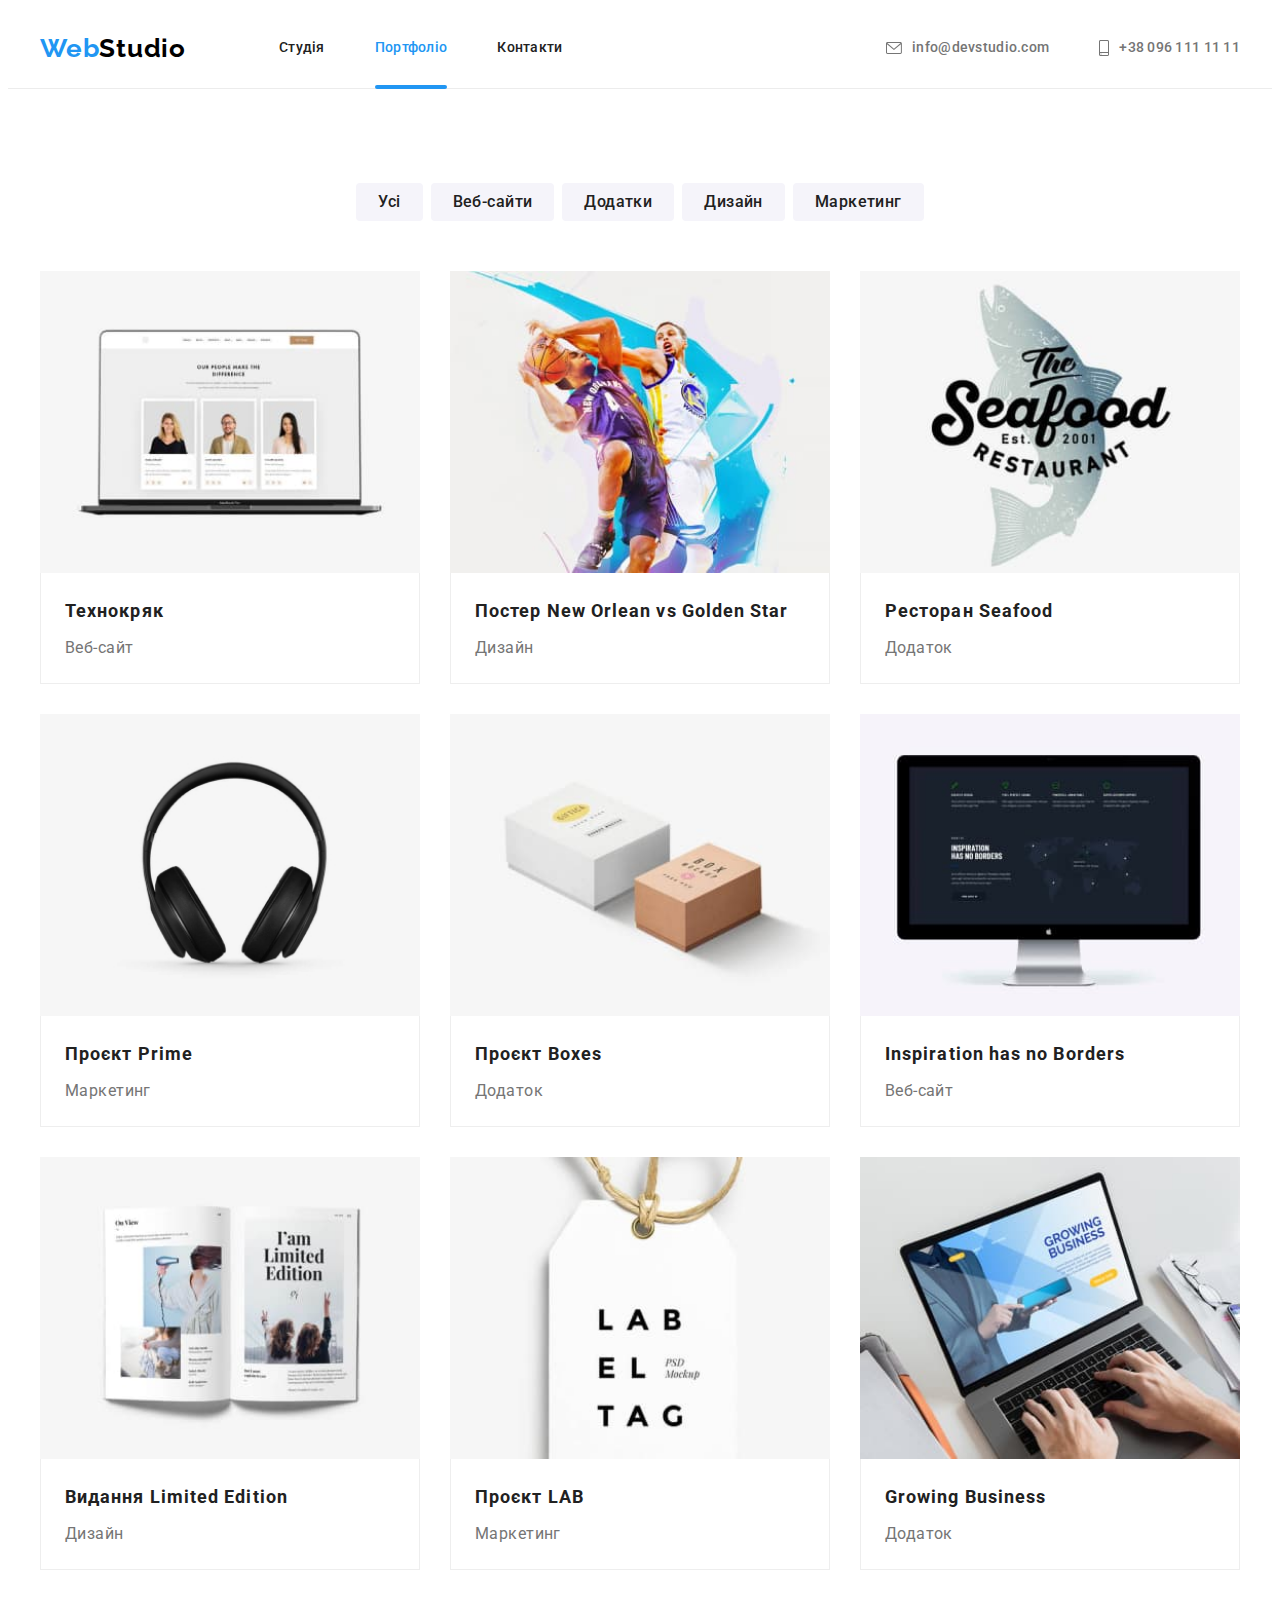
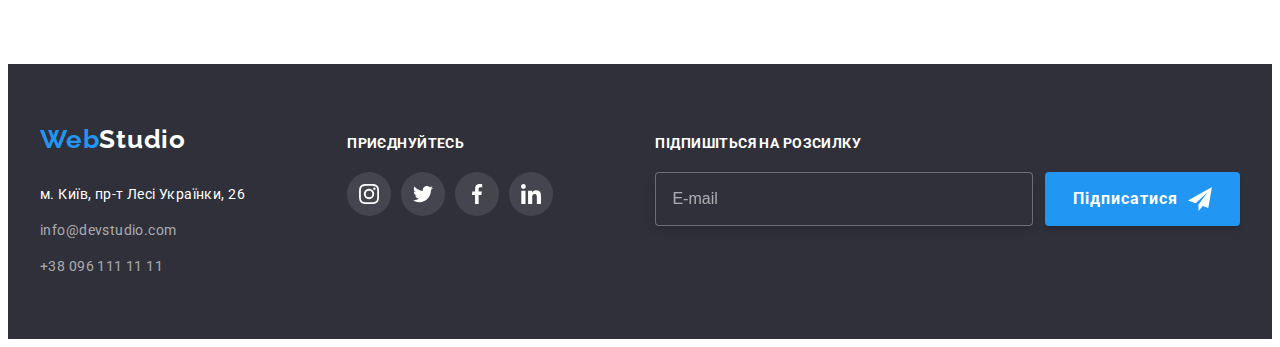
==== commit 5699fc0f: "link on logo fixed" ====
--- a/portfolio.html
+++ b/portfolio.html
@@ -25,7 +25,7 @@
     <header class="header">
       <div class="container header__container">
         <nav class="nav">
-          <a lang="en" class="logo header__logo" href="/"
+          <a lang="en" class="logo header__logo" href="./index.html"
             ><span class="logo--blue">Web</span><span class="logo--black">Studio</span></a
           >
           <ul class="nav__list">
--- a/css/main.min.css
+++ b/css/main.min.css
@@ -1 +1 @@
-:root{--color-primary: #212121;--color-secondary: #757575;--background-primary: #ffffff;--background-secondary: #f5f4fa;--color-selection: #2196f3;--icon-body-color: #afb1b8;--transition-duration-main: 250ms;--transitiom-timing-effect-main: cubic-bezier(0.4, 0, 0.2, 1);--hero-gradient: linear-gradient(rgba(47, 48, 58, 0.4), rgba(47, 48, 58, 0.4))}h1,h2,h3,h4,h5,h6,p{margin:0}ul{list-style:none;margin:0;padding:0}img{display:block;max-width:100%;height:auto;width:100%}.visually-hidden{position:absolute;width:1px;height:1px;margin:-1px;border:0;padding:0;white-space:nowrap;-webkit-clip-path:inset(100%);clip-path:inset(100%);clip:rect(0 0 0 0);overflow:hidden}body{color:var(--color-primary);background-color:var(--background-primary);font-family:"Roboto",sans-serif;font-size:14px;letter-spacing:.03em}.link{text-decoration:none;-webkit-transition:color var(--transition-duration-main) var(--transitiom-timing-effect-main);transition:color var(--transition-duration-main) var(--transitiom-timing-effect-main)}.link:hover,.link:focus{color:var(--color-selection)}.unmarked-list{list-style-type:none}.no-scroll{overflow:hidden}.container{width:100%;padding-left:15px;padding-right:15px;margin:0 auto;outline:2px solid tomato}@media screen and (min-width: 480px){.container{max-width:480px}}@media screen and (min-width: 768px){.container{max-width:768px}}@media screen and (min-width: 1200px){.container{max-width:1200px}}.section{padding-top:60px;padding-bottom:60px}@media screen and (min-width: 1200px){.section{padding-top:94px;padding-bottom:94px}}.section-name{font-size:28px;line-height:1.18;text-align:center;margin-bottom:30px}@media screen and (min-width: 1200px){.section-name{font-size:36px;line-height:1.17;margin-bottom:50px}}.button{text-decoration:none;cursor:pointer;font-family:inherit;border:none}.logo{display:block;font-family:"Raleway",sans-serif;text-decoration:none;font-weight:700;font-size:24px;line-height:1.17;letter-spacing:.03em}@media screen and (min-width: 1200px){.logo{font-size:26px;line-height:1.19}}.logo--blue{color:#2196f3}.logo--black{color:#000}.logo--white{color:#fff}.footer-contacts__logo{text-align:center;margin-bottom:28px}@media screen and (min-width: 1200px){.footer-contacts__logo{text-align:left}}.backdrop{position:fixed;top:0;width:100%;height:100%;background:rgba(0,0,0,.2);-webkit-transition:opacity var(--transition-duration-main) var(--transitiom-timing-effect-main),visibility var(--transition-duration-main) var(--transitiom-timing-effect-main);transition:opacity var(--transition-duration-main) var(--transitiom-timing-effect-main),visibility var(--transition-duration-main) var(--transitiom-timing-effect-main)}.modal-window{position:absolute;width:calc(100% - 30px);min-height:609px;padding:40px;background-color:#fff;-webkit-box-shadow:0px 1px 3px rgba(0,0,0,.12),0px 1px 1px rgba(0,0,0,.14),0px 2px 1px rgba(0,0,0,.2);box-shadow:0px 1px 3px rgba(0,0,0,.12),0px 1px 1px rgba(0,0,0,.14),0px 2px 1px rgba(0,0,0,.2);border-radius:4px;top:50%;left:50%;-webkit-transform:translate(-50%, -50%) scale(1);transform:translate(-50%, -50%) scale(1);-webkit-transition:-webkit-transform var(--transition-duration-main) var(--transitiom-timing-effect-main);transition:-webkit-transform var(--transition-duration-main) var(--transitiom-timing-effect-main);transition:transform var(--transition-duration-main) var(--transitiom-timing-effect-main);transition:transform var(--transition-duration-main) var(--transitiom-timing-effect-main), -webkit-transform var(--transition-duration-main) var(--transitiom-timing-effect-main)}.backdrop.is-hidden .modal-window{-webkit-transform:translate(-50%, -50%) scale(0.8);transform:translate(-50%, -50%) scale(0.8)}@media screen and (min-width: 480px){.modal-window{width:450px}}@media screen and (min-width: 1200px){.modal-window{width:528px;min-height:581px}}.close-modal-button{position:absolute;right:8px;top:8px;width:30px;height:30px;background:#fff;border:1px solid rgba(0,0,0,.1);border-radius:50%;display:-webkit-box;display:-ms-flexbox;display:flex;-webkit-box-align:center;-ms-flex-align:center;align-items:center;-webkit-box-pack:center;-ms-flex-pack:center;justify-content:center;fill:#000;-webkit-transition:fill var(--transition-duration-main) var(--transitiom-timing-effect-main);transition:fill var(--transition-duration-main) var(--transitiom-timing-effect-main)}.close-modal-button:hover,.close-modal-button:focus{fill:var(--color-selection)}.is-hidden{opacity:0;visibility:hidden;pointer-events:none}.modal-title{font-weight:700;font-size:20px;line-height:1.5;text-align:center;color:var(--color-primary);margin-bottom:12px}@media screen and (min-width: 1200px){.modal-title{line-height:1.15}}.input-field{margin-bottom:10px}.input-label{display:block;margin-bottom:4px;font-weight:400;font-size:12px;line-height:1.17;letter-spacing:.01em;color:var(--color-secondary)}.input-wrapper{position:relative}.modal-input{display:block;padding-left:42px;width:100%;height:40px;border:1px solid rgba(33,33,33,.2);border-radius:4px;outline:rgba(0,0,0,0);-webkit-transition:border var(--transition-duration-main) var(--transitiom-timing-effect-main);transition:border var(--transition-duration-main) var(--transitiom-timing-effect-main)}.modal-input:focus,.modal-input:hover{border:1px solid var(--color-selection)}.modal-comment{height:120px;resize:none;padding:12px 16px;font-weight:400;font-size:12px;line-height:1.17;letter-spacing:.01em;color:#000;-webkit-transition:border var(--transition-duration-main) var(--transitiom-timing-effect-main);transition:border var(--transition-duration-main) var(--transitiom-timing-effect-main)}.modal-comment::-webkit-input-placeholder{font-weight:400;font-size:12px;line-height:1.17;letter-spacing:.01em;color:rgba(117,117,117,.5)}.modal-comment::-moz-placeholder{font-weight:400;font-size:12px;line-height:1.17;letter-spacing:.01em;color:rgba(117,117,117,.5)}.modal-comment:-ms-input-placeholder{font-weight:400;font-size:12px;line-height:1.17;letter-spacing:.01em;color:rgba(117,117,117,.5)}.modal-comment::-ms-input-placeholder{font-weight:400;font-size:12px;line-height:1.17;letter-spacing:.01em;color:rgba(117,117,117,.5)}.modal-comment::placeholder{font-weight:400;font-size:12px;line-height:1.17;letter-spacing:.01em;color:rgba(117,117,117,.5)}.modal-form-icon{position:absolute;top:50%;left:12px;-webkit-transform:translateY(-50%);transform:translateY(-50%);-webkit-transition:fill var(--transition-duration-main) var(--transitiom-timing-effect-main);transition:fill var(--transition-duration-main) var(--transitiom-timing-effect-main)}.modal-input:focus+.modal-form-icon,.modal-input:hover+.modal-form-icon{fill:var(--color-selection)}.comment-field{margin-bottom:20px}.agreement-check{margin-bottom:30px}.agreement-text{display:-webkit-box;display:-ms-flexbox;display:flex;font-weight:400;font-size:12px;line-height:1.17;color:var(--color-secondary);-webkit-box-align:center;-ms-flex-align:center;align-items:center}@media screen and (min-width: 1200px){.agreement-text{padding-left:12px;font-size:14px;line-height:1.71}}.agreement-link{color:var(--color-selection);margin-left:5px}.agreement-text span{width:16px;height:15px;border:2px solid var(--color-primary);border-radius:2px;margin-right:8px;display:-webkit-box;display:-ms-flexbox;display:flex;-webkit-box-align:center;-ms-flex-align:center;align-items:center;-webkit-box-pack:center;-ms-flex-pack:center;justify-content:center;fill:rgba(0,0,0,0);-webkit-transition:border var(--transition-duration-main) var(--transitiom-timing-effect-main);transition:border var(--transition-duration-main) var(--transitiom-timing-effect-main)}.agreement:checked+.agreement-text span{background-color:var(--color-selection);border:2px solid var(--color-selection);fill:#fff}.agreement:focus+.agreement-text span{border:2px solid var(--color-selection)}.modal-send-button{font-weight:700;font-size:16px;line-height:1.88;letter-spacing:.06em;color:#fff;background-color:#2196f3;-webkit-box-shadow:0px 4px 4px rgba(0,0,0,.15);box-shadow:0px 4px 4px rgba(0,0,0,.15);border-radius:4px;padding:10px 52px;display:block;margin:0 auto;-webkit-transition:background-color var(--transition-duration-main) var(--transitiom-timing-effect-main);transition:background-color var(--transition-duration-main) var(--transitiom-timing-effect-main)}.modal-send-button:hover,.modal-send-button:focus{background-color:#0076d6}.header{border-bottom:1px solid #ececec}.header__container{display:-webkit-box;display:-ms-flexbox;display:flex;-webkit-box-pack:justify;-ms-flex-pack:justify;justify-content:space-between}.nav{display:-webkit-box;display:-ms-flexbox;display:flex;-webkit-box-align:center;-ms-flex-align:center;align-items:center;gap:88px}@media screen and (min-width: 1200px){.nav{gap:93px;margin-right:auto}}.nav__list{display:none}@media screen and (min-width: 768px){.nav__list{display:-webkit-box;display:-ms-flexbox;display:flex;-webkit-box-align:center;-ms-flex-align:center;align-items:center;gap:50px}}.header__contact-list{display:none}@media screen and (min-width: 768px){.header__contact-list{gap:10px;display:-webkit-box;display:-ms-flexbox;display:flex;-ms-flex-wrap:wrap;flex-wrap:wrap;-webkit-box-orient:vertical;-webkit-box-direction:normal;-ms-flex-direction:column;flex-direction:column;-webkit-box-pack:center;-ms-flex-pack:center;justify-content:center}}@media screen and (min-width: 1200px){.header__contact-list{-webkit-box-orient:horizontal;-webkit-box-direction:normal;-ms-flex-direction:row;flex-direction:row;gap:50px}}.nav__link{position:relative;color:inherit;font-weight:500;line-height:1.14;letter-spacing:.02em;padding-top:32px;padding-bottom:32px;display:block}.nav__link--current{color:var(--color-selection)}.nav__link--current.nav__link::after{position:absolute;content:"";display:block;width:100%;height:4px;background-color:var(--color-selection);bottom:-1px;border-radius:2px}.header__contact-link{color:var(--color-secondary);font-weight:500;line-height:1.14;letter-spacing:.02em;display:-webkit-box;display:-ms-flexbox;display:flex;-webkit-box-align:center;-ms-flex-align:center;align-items:center;gap:10px}@media screen and (min-width: 1200px){.header__contact-link{padding-top:32px;padding-bottom:32px}}.header__contact-icon{fill:currentColor}@media screen and (min-width: 1200px){.header__mail-icon{width:16px;height:12px}}@media screen and (min-width: 1200px){.header__tel-icon{width:10px;height:16px}}.mob-container{width:100%;height:100%;padding-bottom:48px;display:-webkit-box;display:-ms-flexbox;display:flex;-webkit-box-orient:vertical;-webkit-box-direction:normal;-ms-flex-direction:column;flex-direction:column;-webkit-box-pack:justify;-ms-flex-pack:justify;justify-content:space-between;overflow:auto}.mob-menu__open{margin-left:auto;padding:10px 0;background:#fff;fill:#000;-webkit-transition:fill var(--transition-duration-main) var(--transitiom-timing-effect-main);transition:fill var(--transition-duration-main) var(--transitiom-timing-effect-main)}.mob-menu__open:hover,.mob-menu__open:focus{fill:var(--color-selection)}@media screen and (min-width: 768px){.mob-menu__open{display:none}}.mob-menu__close{display:block;padding-top:10px;padding-right:0;margin-left:auto;border:none;background:#fff;fill:#000;-webkit-transition:fill var(--transition-duration-main) var(--transitiom-timing-effect-main);transition:fill var(--transition-duration-main) var(--transitiom-timing-effect-main)}.mob-menu__close:hover,.mob-menu__close:focus{fill:var(--color-selection)}.mob-menu{position:fixed;top:0;z-index:1;width:100vw;height:100vh;background-color:var(--background-primary)}@media screen and (min-width: 768px){.mob-menu{display:none}}.mob-nav__link{font-weight:500;font-size:40px;line-height:1.18;letter-spacing:.02em;color:var(--color-primary)}.mob-nav__item:not(:last-child){margin-bottom:32px}.mob-header__contact-tel{display:block;font-weight:500;font-size:34px;line-height:1.18;letter-spacing:.02em;color:var(--color-selection);margin-bottom:32px}.mob-header__contact-mail{display:block;font-weight:500;font-size:24px;line-height:1.17;letter-spacing:.02em;color:var(--color-secondary);margin-bottom:64px}.mob-soc__list{display:-webkit-box;display:-ms-flexbox;display:flex}.mob-soc__link{font-weight:500;font-size:18px;line-height:1.22;letter-spacing:.02em;color:var(--color-selection);display:block}.mob-soc__item:not(:last-child){padding-right:10px;border-right:1px solid rgba(33,33,33,.2)}.mob-soc__item:not(:first-child){padding-left:10px}.hero{padding-top:118px;padding-bottom:118px;background-color:#2f303a;background-image:var(--hero-gradient),url(../images/hero_bg_mob.jpg);background-repeat:no-repeat;background-position:center;margin:0 auto;background-size:cover}@media(min-device-pixel-ratio: 2),(-webkit-min-device-pixel-ratio: 2),(min-resolution: 192dpi),(min-resolution: 2dppx){.hero{background-image:var(--hero-gradient),url(../images/hero_bg_mob_2x.jpg)}}@media screen and (min-width: 480px){.hero{background-image:var(--hero-gradient),url(../images/hero_bg_tab.jpg)}}@media screen and (min-width: 480px)and (min-device-pixel-ratio: 2),screen and (min-width: 480px)and (-webkit-min-device-pixel-ratio: 2),screen and (min-width: 480px)and (min-resolution: 192dpi),screen and (min-width: 480px)and (min-resolution: 2dppx){.hero{background-image:var(--hero-gradient),url(../images/hero_bg_tab_2x.jpg)}}@media screen and (min-width: 768px){.hero{background-image:var(--hero-gradient),url(../images/hero_bg.jpg)}}@media screen and (min-width: 768px)and (min-device-pixel-ratio: 2),screen and (min-width: 768px)and (-webkit-min-device-pixel-ratio: 2),screen and (min-width: 768px)and (min-resolution: 192dpi),screen and (min-width: 768px)and (min-resolution: 2dppx){.hero{background-image:var(--hero-gradient),url(../images/hero_bg_2x.jpg)}}@media screen and (min-width: 1200px){.hero{max-width:1600px;padding-top:200px;padding-bottom:200px}}.hero__title{color:#fff;font-weight:900;font-size:26px;line-height:1.62;text-align:center;letter-spacing:.06em;text-transform:uppercase;margin-left:auto;margin-right:auto;margin-bottom:30px}@media screen and (min-width: 1200px){.hero__title{font-size:44px;line-height:1.36}}.hero__order-button{font-weight:700;font-size:16px;line-height:1.88;letter-spacing:.06em;color:#fff;background-color:var(--color-selection);-webkit-box-shadow:0px 4px 4px rgba(0,0,0,.15);box-shadow:0px 4px 4px rgba(0,0,0,.15);border-radius:4px;padding:10px 32px;display:block;margin:0 auto;-webkit-transition:background-color var(--transition-duration-main) var(--transitiom-timing-effect-main);transition:background-color var(--transition-duration-main) var(--transitiom-timing-effect-main)}.hero__order-button:hover,.hero__order-button:focus{background-color:#0076d6}.features{display:-webkit-box;display:-ms-flexbox;display:flex;gap:30px;-ms-flex-wrap:wrap;flex-wrap:wrap}.features__wrap{width:100%;height:auto}@media screen and (min-width: 768px){.features__wrap{width:calc((100% - 30px)/2)}}@media screen and (min-width: 1200px){.features__wrap{width:calc((100% - 90px)/4)}}.features__icon{width:100%;height:auto;padding-top:25px;padding-bottom:25px;background-color:var(--background-secondary);border-radius:4px;display:-webkit-box;display:-ms-flexbox;display:flex;-webkit-box-align:center;-ms-flex-align:center;align-items:center;-webkit-box-pack:center;-ms-flex-pack:center;justify-content:center;margin-bottom:30px}.features__item{font-size:14px;line-height:1.14;text-transform:uppercase;color:var(--color-primary);margin-bottom:10px}.features__text{color:var(--color-secondary);line-height:1.71}.do-we-do{display:none}@media screen and (min-width: 1200px){.do-we-do{display:block;padding-top:0}}.do-we-do__list{display:-webkit-box;display:-ms-flexbox;display:flex;gap:30px}.do-we-do__item{position:relative}.do-we-do__description{width:100%;position:absolute;-webkit-transform:translateY(-100%);transform:translateY(-100%);color:#fff;background:rgba(47,48,58,.8);font-weight:700;line-height:1.14;text-transform:uppercase;text-align:center;padding-top:27px;padding-bottom:27px}.team-members{background:var(--background-secondary)}.member-card{background-color:var(--background-primary);-webkit-box-shadow:0px 1px 3px rgba(0,0,0,.12),0px 1px 1px rgba(0,0,0,.14),0px 2px 1px rgba(0,0,0,.2);box-shadow:0px 1px 3px rgba(0,0,0,.12),0px 1px 1px rgba(0,0,0,.14),0px 2px 1px rgba(0,0,0,.2);border-radius:0px 0px 4px 4px;width:100%}@media screen and (min-width: 768px){.member-card{width:calc((100% - 30px)/2)}}@media screen and (min-width: 1200px){.member-card{width:calc((100% - 90px)/4)}}.team-members__list{display:-webkit-box;display:-ms-flexbox;display:flex;-ms-flex-wrap:wrap;flex-wrap:wrap;gap:30px}.member-card__description{padding-top:30px;padding-bottom:30px}.member-card__name{font-weight:500;font-size:16px;line-height:1.19;text-align:center;margin-bottom:10px}.member-card__title{font-size:16px;line-height:1.19;text-align:center;letter-spacing:.03em;color:var(--color-secondary);margin-bottom:16px}.member-card__soc-list{display:-webkit-box;display:-ms-flexbox;display:flex;-webkit-box-pack:center;-ms-flex-pack:center;justify-content:center;gap:10px}.member-card__soc-item{width:44px;height:44px}.member-card__soc-link{width:100%;height:100%;color:var(--icon-body-color);border-radius:50%;display:-webkit-box;display:-ms-flexbox;display:flex;-webkit-box-align:center;-ms-flex-align:center;align-items:center;-webkit-box-pack:center;-ms-flex-pack:center;justify-content:center;-webkit-transition:fill var(--transition-duration-main) var(--transitiom-timing-effect-main),color var(--transition-duration-main) var(--transitiom-timing-effect-main),background-color var(--transition-duration-main) var(--transitiom-timing-effect-main);transition:fill var(--transition-duration-main) var(--transitiom-timing-effect-main),color var(--transition-duration-main) var(--transitiom-timing-effect-main),background-color var(--transition-duration-main) var(--transitiom-timing-effect-main)}.member-card__soc-icon{fill:currentColor}.member-card__soc-link:hover,.member-card__soc-link:focus{background-color:var(--color-selection);color:#fff}.clients__list{display:-webkit-box;display:-ms-flexbox;display:flex;-ms-flex-wrap:wrap;flex-wrap:wrap;-webkit-box-pack:center;-ms-flex-pack:center;justify-content:center;gap:30px}.clients__item{width:calc((100% - 30px)/2)}@media screen and (min-width: 768px){.clients__item{width:calc((100% - 60px)/3)}}@media screen and (min-width: 1200px){.clients__item{width:calc((100% - 150px)/6)}}.clients__link{width:100%;height:100%;padding-top:16px;padding-bottom:16px;color:var(--icon-body-color);display:-webkit-box;display:-ms-flexbox;display:flex;-webkit-box-align:center;-ms-flex-align:center;align-items:center;-webkit-box-pack:center;-ms-flex-pack:center;justify-content:center;border:1px solid var(--icon-body-color);border-radius:4px;-webkit-transition:fill var(--transition-duration-main) var(--transitiom-timing-effect-main),color var(--transition-duration-main) var(--transitiom-timing-effect-main),border-color var(--transition-duration-main) var(--transitiom-timing-effect-main);transition:fill var(--transition-duration-main) var(--transitiom-timing-effect-main),color var(--transition-duration-main) var(--transitiom-timing-effect-main),border-color var(--transition-duration-main) var(--transitiom-timing-effect-main)}.clients__link:hover,.clients__link:focus{color:var(--color-selection);border-color:var(--color-selection)}.clients__icon{fill:currentColor}.footer{background-color:#2f303a;padding-top:60px;padding-bottom:60px}.footer__bloks{display:-webkit-box;display:-ms-flexbox;display:flex;-webkit-box-orient:vertical;-webkit-box-direction:normal;-ms-flex-direction:column;flex-direction:column;gap:60px}@media screen and (min-width: 768px){.footer__bloks{-webkit-box-orient:horizontal;-webkit-box-direction:normal;-ms-flex-direction:row;flex-direction:row;-ms-flex-wrap:wrap;flex-wrap:wrap;gap:165px;row-gap:60px;-webkit-box-align:baseline;-ms-flex-align:baseline;align-items:baseline;-webkit-box-pack:center;-ms-flex-pack:center;justify-content:center}}@media screen and (min-width: 1200px){.footer__bloks{gap:0px;-webkit-box-pack:justify;-ms-flex-pack:justify;justify-content:space-between}}.footer-contacts__addres-link{line-height:1.71;color:#fff;font-style:normal;display:block;text-align:center}@media screen and (min-width: 1200px){.footer-contacts__addres-link{text-align:left}}.footer-contacts__contact-link{line-height:1.71;color:rgba(255,255,255,.6);font-style:normal;display:block;text-align:center}@media screen and (min-width: 1200px){.footer-contacts__contact-link{text-align:left}}.footer-contacts__item:not(:last-child){margin-bottom:12px}.footer-soc__header,.subscribe-form__header{font-weight:700;line-height:1.14;text-align:center;text-transform:uppercase;color:#fff;margin-bottom:20px}@media screen and (min-width: 1200px){.footer-soc__header,.subscribe-form__header{text-align:left}}.subscribe-form__header{display:block}.footer-soc__list{display:-webkit-box;display:-ms-flexbox;display:flex;-ms-flex-wrap:wrap;flex-wrap:wrap;-webkit-box-pack:center;-ms-flex-pack:center;justify-content:center;gap:10px}.footer-soc__item{width:44px;height:44px}.footer-soc__link{width:100%;height:100%;color:#fff;background-color:rgba(255,255,255,.1);border-radius:50%;display:-webkit-box;display:-ms-flexbox;display:flex;-webkit-box-align:center;-ms-flex-align:center;align-items:center;-webkit-box-pack:center;-ms-flex-pack:center;justify-content:center;-webkit-transition:fill var(--transition-duration-main) var(--transitiom-timing-effect-main),color var(--transition-duration-main) var(--transitiom-timing-effect-main),background-color var(--transition-duration-main) var(--transitiom-timing-effect-main);transition:fill var(--transition-duration-main) var(--transitiom-timing-effect-main),color var(--transition-duration-main) var(--transitiom-timing-effect-main),background-color var(--transition-duration-main) var(--transitiom-timing-effect-main)}.footer-soc__link:hover,.footer-soc__link:focus{background-color:var(--color-selection);color:#fff}.footer-soc__icon{fill:currentColor}.subscribe-form__input{display:block;padding-left:16px;width:100%;height:50px;font-weight:400;font-size:16px;line-height:1.25;color:rgba(255,255,255,.6);border:1px solid rgba(255,255,255,.3);-webkit-filter:drop-shadow(0px 4px 4px rgba(0, 0, 0, 0.15));filter:drop-shadow(0px 4px 4px rgba(0, 0, 0, 0.15));border-radius:4px;outline:rgba(0,0,0,0);background:#2f303a;-webkit-transition:border var(--transition-duration-main) var(--transitiom-timing-effect-main);transition:border var(--transition-duration-main) var(--transitiom-timing-effect-main)}.subscribe-form__input::-webkit-input-placeholder{font-weight:400;font-size:16px;line-height:1.25;color:rgba(255,255,255,.6)}.subscribe-form__input::-moz-placeholder{font-weight:400;font-size:16px;line-height:1.25;color:rgba(255,255,255,.6)}.subscribe-form__input:-ms-input-placeholder{font-weight:400;font-size:16px;line-height:1.25;color:rgba(255,255,255,.6)}.subscribe-form__input::-ms-input-placeholder{font-weight:400;font-size:16px;line-height:1.25;color:rgba(255,255,255,.6)}.subscribe-form__input::placeholder{font-weight:400;font-size:16px;line-height:1.25;color:rgba(255,255,255,.6)}.subscribe-form__input:hover,.subscribe-form__input:focus{border:1px solid var(--color-selection)}@media screen and (min-width: 768px){.subscribe-form__input{width:450px}}@media screen and (min-width: 768px){.subscribe-form__input{width:358px}}.subscribe-form__wrap{display:-webkit-box;display:-ms-flexbox;display:flex;-webkit-box-orient:vertical;-webkit-box-direction:normal;-ms-flex-direction:column;flex-direction:column;gap:20px}@media screen and (min-width: 1200px){.subscribe-form__wrap{-webkit-box-orient:horizontal;-webkit-box-direction:normal;-ms-flex-direction:row;flex-direction:row;gap:12px}}.subscribe-form__button{font-weight:700;font-size:16px;line-height:1.88;letter-spacing:.06em;color:#fff;background-color:#2196f3;-webkit-box-shadow:0px 4px 4px rgba(0,0,0,.15);box-shadow:0px 4px 4px rgba(0,0,0,.15);border-radius:4px;padding:10px 28px;display:-webkit-box;display:-ms-flexbox;display:flex;margin:0 auto;-webkit-box-align:center;-ms-flex-align:center;align-items:center;gap:10px;-webkit-transition:background-color var(--transition-duration-main) var(--transitiom-timing-effect-main);transition:background-color var(--transition-duration-main) var(--transitiom-timing-effect-main)}.subscribe-form__button:hover,.subscribe-form__button:focus{background-color:#0076d6}.subscribe-form__button-icon{fill:#fff;display:-webkit-box;display:-ms-flexbox;display:flex;-webkit-box-align:center;-ms-flex-align:center;align-items:center;-webkit-box-pack:center;-ms-flex-pack:center;justify-content:center}.portfolio-buttons-list{max-width:324px;display:-webkit-box;display:-ms-flexbox;display:flex;-ms-flex-wrap:wrap;flex-wrap:wrap;gap:8px;row-gap:15px;-webkit-box-pack:left;-ms-flex-pack:left;justify-content:left;margin-bottom:40px}@media screen and (min-width: 768px){.portfolio-buttons-list{max-width:100%;-webkit-box-pack:center;-ms-flex-pack:center;justify-content:center;margin-bottom:30px}}@media screen and (min-width: 1200px){.portfolio-buttons-list{margin-bottom:50px}}.portfolio-filter-button{font-weight:500;font-size:16px;line-height:1.62;text-align:center;letter-spacing:inherit;color:var(--color-primary);background:#f5f4fa;border-radius:4px;padding:6px 22px;-webkit-transition:color var(--transition-duration-main) var(--transitiom-timing-effect-main),background-color var(--transition-duration-main) var(--transitiom-timing-effect-main),-webkit-box-shadow var(--transition-duration-main) var(--transitiom-timing-effect-main);transition:color var(--transition-duration-main) var(--transitiom-timing-effect-main),background-color var(--transition-duration-main) var(--transitiom-timing-effect-main),-webkit-box-shadow var(--transition-duration-main) var(--transitiom-timing-effect-main);transition:color var(--transition-duration-main) var(--transitiom-timing-effect-main),background-color var(--transition-duration-main) var(--transitiom-timing-effect-main),box-shadow var(--transition-duration-main) var(--transitiom-timing-effect-main);transition:color var(--transition-duration-main) var(--transitiom-timing-effect-main),background-color var(--transition-duration-main) var(--transitiom-timing-effect-main),box-shadow var(--transition-duration-main) var(--transitiom-timing-effect-main),-webkit-box-shadow var(--transition-duration-main) var(--transitiom-timing-effect-main)}.portfolio-filter-button:hover,.portfolio-filter-button:focus{color:#fff;background-color:var(--color-selection);-webkit-box-shadow:0px 3px 1px rgba(0,0,0,.1),0px 1px 2px rgba(0,0,0,.08),0px 2px 2px rgba(0,0,0,.12);box-shadow:0px 3px 1px rgba(0,0,0,.1),0px 1px 2px rgba(0,0,0,.08),0px 2px 2px rgba(0,0,0,.12)}.projects-list{display:-webkit-box;display:-ms-flexbox;display:flex;-ms-flex-wrap:wrap;flex-wrap:wrap;gap:30px}.project-item{background:#fff;width:100%}.project-item>.link{-webkit-transition:-webkit-box-shadow var(--transition-duration-main) var(--transitiom-timing-effect-main);transition:-webkit-box-shadow var(--transition-duration-main) var(--transitiom-timing-effect-main);transition:box-shadow var(--transition-duration-main) var(--transitiom-timing-effect-main);transition:box-shadow var(--transition-duration-main) var(--transitiom-timing-effect-main), -webkit-box-shadow var(--transition-duration-main) var(--transitiom-timing-effect-main)}.project-item>.link:hover,.project-item>.link:focus{display:block;-webkit-box-shadow:0px 1px 1px rgba(0,0,0,.12),0px 4px 4px rgba(0,0,0,.06),1px 4px 6px rgba(0,0,0,.16);box-shadow:0px 1px 1px rgba(0,0,0,.12),0px 4px 4px rgba(0,0,0,.06),1px 4px 6px rgba(0,0,0,.16)}@media screen and (min-width: 768px){.project-item{width:calc((100% - 30px)/2)}}@media screen and (min-width: 1200px){.project-item{width:calc((100% - 60px)/3)}}.project-top-wrap{position:relative;overflow:hidden}.project-top-text{position:absolute;top:0;font-size:18px;line-height:1.56;color:#fff;background:rgba(33,150,243,.9);padding:63px 24px;height:100%;-webkit-transform:translateY(101%);transform:translateY(101%);-webkit-transition:-webkit-transform var(--transition-duration-main) var(--transitiom-timing-effect-main);transition:-webkit-transform var(--transition-duration-main) var(--transitiom-timing-effect-main);transition:transform var(--transition-duration-main) var(--transitiom-timing-effect-main);transition:transform var(--transition-duration-main) var(--transitiom-timing-effect-main), -webkit-transform var(--transition-duration-main) var(--transitiom-timing-effect-main)}.project-item>.link:hover .project-top-text,.project-item>.link:focus .project-top-text{-webkit-transform:translateY(0);transform:translateY(0)}.project-description{border-left:1px solid #eee;border-right:1px solid #eee;border-bottom:1px solid #eee;padding-top:20px;padding-bottom:20px;padding-left:24px}.project-name{font-size:18px;line-height:2;letter-spacing:.06em;color:var(--color-primary);margin-bottom:4px}.project-type{font-size:16px;line-height:1.88;color:var(--color-secondary)}/*# sourceMappingURL=main.min.css.map */+:root{--color-primary: #212121;--color-secondary: #757575;--background-primary: #ffffff;--background-secondary: #f5f4fa;--color-selection: #2196f3;--icon-body-color: #afb1b8;--transition-duration-main: 250ms;--transitiom-timing-effect-main: cubic-bezier(0.4, 0, 0.2, 1);--hero-gradient: linear-gradient(rgba(47, 48, 58, 0.4), rgba(47, 48, 58, 0.4))}h1,h2,h3,h4,h5,h6,p{margin:0}ul{list-style:none;margin:0;padding:0}img{display:block;max-width:100%;height:auto;width:100%}.visually-hidden{position:absolute;width:1px;height:1px;margin:-1px;border:0;padding:0;white-space:nowrap;-webkit-clip-path:inset(100%);clip-path:inset(100%);clip:rect(0 0 0 0);overflow:hidden}body{color:var(--color-primary);background-color:var(--background-primary);font-family:"Roboto",sans-serif;font-size:14px;letter-spacing:.03em}.link{text-decoration:none;-webkit-transition:color var(--transition-duration-main) var(--transitiom-timing-effect-main);transition:color var(--transition-duration-main) var(--transitiom-timing-effect-main)}.link:hover,.link:focus{color:var(--color-selection)}.unmarked-list{list-style-type:none}.no-scroll{overflow:hidden}.container{width:100%;padding-left:15px;padding-right:15px;margin:0 auto}@media screen and (min-width: 480px){.container{max-width:480px}}@media screen and (min-width: 768px){.container{max-width:768px}}@media screen and (min-width: 1200px){.container{max-width:1200px}}.section{padding-top:60px;padding-bottom:60px}@media screen and (min-width: 1200px){.section{padding-top:94px;padding-bottom:94px}}.section-name{font-size:28px;line-height:1.18;text-align:center;margin-bottom:30px}@media screen and (min-width: 1200px){.section-name{font-size:36px;line-height:1.17;margin-bottom:50px}}.button{text-decoration:none;cursor:pointer;font-family:inherit;border:none}.logo{display:block;font-family:"Raleway",sans-serif;text-decoration:none;font-weight:700;font-size:24px;line-height:1.17;letter-spacing:.03em}@media screen and (min-width: 1200px){.logo{font-size:26px;line-height:1.19}}.logo--blue{color:#2196f3}.logo--black{color:#000}.logo--white{color:#fff}.footer-contacts__logo{text-align:center;margin-bottom:28px}@media screen and (min-width: 1200px){.footer-contacts__logo{text-align:left}}.backdrop{position:fixed;top:0;width:100%;height:100%;background:rgba(0,0,0,.2);-webkit-transition:opacity var(--transition-duration-main) var(--transitiom-timing-effect-main),visibility var(--transition-duration-main) var(--transitiom-timing-effect-main);transition:opacity var(--transition-duration-main) var(--transitiom-timing-effect-main),visibility var(--transition-duration-main) var(--transitiom-timing-effect-main)}.modal-window{position:absolute;width:calc(100% - 30px);min-height:609px;padding:40px;background-color:#fff;-webkit-box-shadow:0px 1px 3px rgba(0,0,0,.12),0px 1px 1px rgba(0,0,0,.14),0px 2px 1px rgba(0,0,0,.2);box-shadow:0px 1px 3px rgba(0,0,0,.12),0px 1px 1px rgba(0,0,0,.14),0px 2px 1px rgba(0,0,0,.2);border-radius:4px;top:50%;left:50%;-webkit-transform:translate(-50%, -50%) scale(1);transform:translate(-50%, -50%) scale(1);-webkit-transition:-webkit-transform var(--transition-duration-main) var(--transitiom-timing-effect-main);transition:-webkit-transform var(--transition-duration-main) var(--transitiom-timing-effect-main);transition:transform var(--transition-duration-main) var(--transitiom-timing-effect-main);transition:transform var(--transition-duration-main) var(--transitiom-timing-effect-main), -webkit-transform var(--transition-duration-main) var(--transitiom-timing-effect-main)}.backdrop.is-hidden .modal-window{-webkit-transform:translate(-50%, -50%) scale(0.8);transform:translate(-50%, -50%) scale(0.8)}@media screen and (min-width: 480px){.modal-window{width:450px}}@media screen and (min-width: 1200px){.modal-window{width:528px;min-height:581px}}.close-modal-button{position:absolute;right:8px;top:8px;width:30px;height:30px;background:#fff;border:1px solid rgba(0,0,0,.1);border-radius:50%;display:-webkit-box;display:-ms-flexbox;display:flex;-webkit-box-align:center;-ms-flex-align:center;align-items:center;-webkit-box-pack:center;-ms-flex-pack:center;justify-content:center;fill:#000;-webkit-transition:fill var(--transition-duration-main) var(--transitiom-timing-effect-main);transition:fill var(--transition-duration-main) var(--transitiom-timing-effect-main)}.close-modal-button:hover,.close-modal-button:focus{fill:var(--color-selection)}.is-hidden{opacity:0;visibility:hidden;pointer-events:none}.modal-title{font-weight:700;font-size:20px;line-height:1.5;text-align:center;color:var(--color-primary);margin-bottom:12px}@media screen and (min-width: 1200px){.modal-title{line-height:1.15}}.input-field{margin-bottom:10px}.input-label{display:block;margin-bottom:4px;font-weight:400;font-size:12px;line-height:1.17;letter-spacing:.01em;color:var(--color-secondary)}.input-wrapper{position:relative}.modal-input{display:block;padding-left:42px;width:100%;height:40px;border:1px solid rgba(33,33,33,.2);border-radius:4px;outline:rgba(0,0,0,0);-webkit-transition:border var(--transition-duration-main) var(--transitiom-timing-effect-main);transition:border var(--transition-duration-main) var(--transitiom-timing-effect-main)}.modal-input:focus,.modal-input:hover{border:1px solid var(--color-selection)}.modal-comment{height:120px;resize:none;padding:12px 16px;font-weight:400;font-size:12px;line-height:1.17;letter-spacing:.01em;color:#000;-webkit-transition:border var(--transition-duration-main) var(--transitiom-timing-effect-main);transition:border var(--transition-duration-main) var(--transitiom-timing-effect-main)}.modal-comment::-webkit-input-placeholder{font-weight:400;font-size:12px;line-height:1.17;letter-spacing:.01em;color:rgba(117,117,117,.5)}.modal-comment::-moz-placeholder{font-weight:400;font-size:12px;line-height:1.17;letter-spacing:.01em;color:rgba(117,117,117,.5)}.modal-comment:-ms-input-placeholder{font-weight:400;font-size:12px;line-height:1.17;letter-spacing:.01em;color:rgba(117,117,117,.5)}.modal-comment::-ms-input-placeholder{font-weight:400;font-size:12px;line-height:1.17;letter-spacing:.01em;color:rgba(117,117,117,.5)}.modal-comment::placeholder{font-weight:400;font-size:12px;line-height:1.17;letter-spacing:.01em;color:rgba(117,117,117,.5)}.modal-form-icon{position:absolute;top:50%;left:12px;-webkit-transform:translateY(-50%);transform:translateY(-50%);-webkit-transition:fill var(--transition-duration-main) var(--transitiom-timing-effect-main);transition:fill var(--transition-duration-main) var(--transitiom-timing-effect-main)}.modal-input:focus+.modal-form-icon,.modal-input:hover+.modal-form-icon{fill:var(--color-selection)}.comment-field{margin-bottom:20px}.agreement-check{margin-bottom:30px}.agreement-text{display:-webkit-box;display:-ms-flexbox;display:flex;font-weight:400;font-size:12px;line-height:1.17;color:var(--color-secondary);-webkit-box-align:center;-ms-flex-align:center;align-items:center}@media screen and (min-width: 1200px){.agreement-text{padding-left:12px;font-size:14px;line-height:1.71}}.agreement-link{color:var(--color-selection);margin-left:5px}.agreement-text span{width:16px;height:15px;border:2px solid var(--color-primary);border-radius:2px;margin-right:8px;display:-webkit-box;display:-ms-flexbox;display:flex;-webkit-box-align:center;-ms-flex-align:center;align-items:center;-webkit-box-pack:center;-ms-flex-pack:center;justify-content:center;fill:rgba(0,0,0,0);-webkit-transition:border var(--transition-duration-main) var(--transitiom-timing-effect-main);transition:border var(--transition-duration-main) var(--transitiom-timing-effect-main)}.agreement:checked+.agreement-text span{background-color:var(--color-selection);border:2px solid var(--color-selection);fill:#fff}.agreement:focus+.agreement-text span{border:2px solid var(--color-selection)}.modal-send-button{font-weight:700;font-size:16px;line-height:1.88;letter-spacing:.06em;color:#fff;background-color:#2196f3;-webkit-box-shadow:0px 4px 4px rgba(0,0,0,.15);box-shadow:0px 4px 4px rgba(0,0,0,.15);border-radius:4px;padding:10px 52px;display:block;margin:0 auto;-webkit-transition:background-color var(--transition-duration-main) var(--transitiom-timing-effect-main);transition:background-color var(--transition-duration-main) var(--transitiom-timing-effect-main)}.modal-send-button:hover,.modal-send-button:focus{background-color:#0076d6}.header{border-bottom:1px solid #ececec}.header__container{display:-webkit-box;display:-ms-flexbox;display:flex;-webkit-box-pack:justify;-ms-flex-pack:justify;justify-content:space-between}.nav{display:-webkit-box;display:-ms-flexbox;display:flex;-webkit-box-align:center;-ms-flex-align:center;align-items:center;gap:88px}@media screen and (min-width: 1200px){.nav{gap:93px;margin-right:auto}}.nav__list{display:none}@media screen and (min-width: 768px){.nav__list{display:-webkit-box;display:-ms-flexbox;display:flex;-webkit-box-align:center;-ms-flex-align:center;align-items:center;gap:50px}}.header__contact-list{display:none}@media screen and (min-width: 768px){.header__contact-list{gap:10px;display:-webkit-box;display:-ms-flexbox;display:flex;-ms-flex-wrap:wrap;flex-wrap:wrap;-webkit-box-orient:vertical;-webkit-box-direction:normal;-ms-flex-direction:column;flex-direction:column;-webkit-box-pack:center;-ms-flex-pack:center;justify-content:center}}@media screen and (min-width: 1200px){.header__contact-list{-webkit-box-orient:horizontal;-webkit-box-direction:normal;-ms-flex-direction:row;flex-direction:row;gap:50px}}.nav__link{position:relative;color:inherit;font-weight:500;line-height:1.14;letter-spacing:.02em;padding-top:32px;padding-bottom:32px;display:block}.nav__link--current{color:var(--color-selection)}.nav__link--current.nav__link::after{position:absolute;content:"";display:block;width:100%;height:4px;background-color:var(--color-selection);bottom:-1px;border-radius:2px}.header__contact-link{color:var(--color-secondary);font-weight:500;line-height:1.14;letter-spacing:.02em;display:-webkit-box;display:-ms-flexbox;display:flex;-webkit-box-align:center;-ms-flex-align:center;align-items:center;gap:10px}@media screen and (min-width: 1200px){.header__contact-link{padding-top:32px;padding-bottom:32px}}.header__contact-icon{fill:currentColor}@media screen and (min-width: 1200px){.header__mail-icon{width:16px;height:12px}}@media screen and (min-width: 1200px){.header__tel-icon{width:10px;height:16px}}.mob-container{width:100%;height:100%;padding-bottom:48px;display:-webkit-box;display:-ms-flexbox;display:flex;-webkit-box-orient:vertical;-webkit-box-direction:normal;-ms-flex-direction:column;flex-direction:column;-webkit-box-pack:justify;-ms-flex-pack:justify;justify-content:space-between;overflow:auto}.mob-menu__open{margin-left:auto;padding:10px 0;background:#fff;fill:#000;-webkit-transition:fill var(--transition-duration-main) var(--transitiom-timing-effect-main);transition:fill var(--transition-duration-main) var(--transitiom-timing-effect-main)}.mob-menu__open:hover,.mob-menu__open:focus{fill:var(--color-selection)}@media screen and (min-width: 768px){.mob-menu__open{display:none}}.mob-menu__close{display:block;padding-top:10px;padding-right:0;margin-left:auto;border:none;background:#fff;fill:#000;-webkit-transition:fill var(--transition-duration-main) var(--transitiom-timing-effect-main);transition:fill var(--transition-duration-main) var(--transitiom-timing-effect-main)}.mob-menu__close:hover,.mob-menu__close:focus{fill:var(--color-selection)}.mob-menu{position:fixed;top:0;z-index:1;width:100vw;height:100vh;background-color:var(--background-primary)}@media screen and (min-width: 768px){.mob-menu{display:none}}.mob-nav__link{font-weight:500;font-size:40px;line-height:1.18;letter-spacing:.02em;color:var(--color-primary)}.mob-nav__item:not(:last-child){margin-bottom:32px}.mob-header__contact-tel{display:block;font-weight:500;font-size:34px;line-height:1.18;letter-spacing:.02em;color:var(--color-selection);margin-bottom:32px}.mob-header__contact-mail{display:block;font-weight:500;font-size:24px;line-height:1.17;letter-spacing:.02em;color:var(--color-secondary);margin-bottom:64px}.mob-soc__list{display:-webkit-box;display:-ms-flexbox;display:flex}.mob-soc__link{font-weight:500;font-size:18px;line-height:1.22;letter-spacing:.02em;color:var(--color-selection);display:block}.mob-soc__item:not(:last-child){padding-right:10px;border-right:1px solid rgba(33,33,33,.2)}.mob-soc__item:not(:first-child){padding-left:10px}.hero{padding-top:118px;padding-bottom:118px;background-color:#2f303a;background-image:var(--hero-gradient),url(../images/hero_bg_mob.jpg);background-repeat:no-repeat;background-position:center;margin:0 auto;background-size:cover}@media(min-device-pixel-ratio: 2),(-webkit-min-device-pixel-ratio: 2),(min-resolution: 192dpi),(min-resolution: 2dppx){.hero{background-image:var(--hero-gradient),url(../images/hero_bg_mob_2x.jpg)}}@media screen and (min-width: 480px){.hero{background-image:var(--hero-gradient),url(../images/hero_bg_tab.jpg)}}@media screen and (min-width: 480px)and (min-device-pixel-ratio: 2),screen and (min-width: 480px)and (-webkit-min-device-pixel-ratio: 2),screen and (min-width: 480px)and (min-resolution: 192dpi),screen and (min-width: 480px)and (min-resolution: 2dppx){.hero{background-image:var(--hero-gradient),url(../images/hero_bg_tab_2x.jpg)}}@media screen and (min-width: 768px){.hero{background-image:var(--hero-gradient),url(../images/hero_bg.jpg)}}@media screen and (min-width: 768px)and (min-device-pixel-ratio: 2),screen and (min-width: 768px)and (-webkit-min-device-pixel-ratio: 2),screen and (min-width: 768px)and (min-resolution: 192dpi),screen and (min-width: 768px)and (min-resolution: 2dppx){.hero{background-image:var(--hero-gradient),url(../images/hero_bg_2x.jpg)}}@media screen and (min-width: 1200px){.hero{max-width:1600px;padding-top:200px;padding-bottom:200px}}.hero__title{color:#fff;font-weight:900;font-size:26px;line-height:1.62;text-align:center;letter-spacing:.06em;text-transform:uppercase;margin-left:auto;margin-right:auto;margin-bottom:30px}@media screen and (min-width: 1200px){.hero__title{font-size:44px;line-height:1.36}}.hero__order-button{font-weight:700;font-size:16px;line-height:1.88;letter-spacing:.06em;color:#fff;background-color:var(--color-selection);-webkit-box-shadow:0px 4px 4px rgba(0,0,0,.15);box-shadow:0px 4px 4px rgba(0,0,0,.15);border-radius:4px;padding:10px 32px;display:block;margin:0 auto;-webkit-transition:background-color var(--transition-duration-main) var(--transitiom-timing-effect-main);transition:background-color var(--transition-duration-main) var(--transitiom-timing-effect-main)}.hero__order-button:hover,.hero__order-button:focus{background-color:#0076d6}.features{display:-webkit-box;display:-ms-flexbox;display:flex;gap:30px;-ms-flex-wrap:wrap;flex-wrap:wrap}.features__wrap{width:100%;height:auto}@media screen and (min-width: 768px){.features__wrap{width:calc((100% - 30px)/2)}}@media screen and (min-width: 1200px){.features__wrap{width:calc((100% - 90px)/4)}}.features__icon{width:100%;height:auto;padding-top:25px;padding-bottom:25px;background-color:var(--background-secondary);border-radius:4px;display:-webkit-box;display:-ms-flexbox;display:flex;-webkit-box-align:center;-ms-flex-align:center;align-items:center;-webkit-box-pack:center;-ms-flex-pack:center;justify-content:center;margin-bottom:30px}.features__item{font-size:14px;line-height:1.14;text-transform:uppercase;color:var(--color-primary);margin-bottom:10px}.features__text{color:var(--color-secondary);line-height:1.71}.do-we-do{display:none}@media screen and (min-width: 1200px){.do-we-do{display:block;padding-top:0}}.do-we-do__list{display:-webkit-box;display:-ms-flexbox;display:flex;gap:30px}.do-we-do__item{position:relative}.do-we-do__description{width:100%;position:absolute;-webkit-transform:translateY(-100%);transform:translateY(-100%);color:#fff;background:rgba(47,48,58,.8);font-weight:700;line-height:1.14;text-transform:uppercase;text-align:center;padding-top:27px;padding-bottom:27px}.team-members{background:var(--background-secondary)}.member-card{background-color:var(--background-primary);-webkit-box-shadow:0px 1px 3px rgba(0,0,0,.12),0px 1px 1px rgba(0,0,0,.14),0px 2px 1px rgba(0,0,0,.2);box-shadow:0px 1px 3px rgba(0,0,0,.12),0px 1px 1px rgba(0,0,0,.14),0px 2px 1px rgba(0,0,0,.2);border-radius:0px 0px 4px 4px;width:100%}@media screen and (min-width: 768px){.member-card{width:calc((100% - 30px)/2)}}@media screen and (min-width: 1200px){.member-card{width:calc((100% - 90px)/4)}}.team-members__list{display:-webkit-box;display:-ms-flexbox;display:flex;-ms-flex-wrap:wrap;flex-wrap:wrap;gap:30px}.member-card__description{padding-top:30px;padding-bottom:30px}.member-card__name{font-weight:500;font-size:16px;line-height:1.19;text-align:center;margin-bottom:10px}.member-card__title{font-size:16px;line-height:1.19;text-align:center;letter-spacing:.03em;color:var(--color-secondary);margin-bottom:16px}.member-card__soc-list{display:-webkit-box;display:-ms-flexbox;display:flex;-webkit-box-pack:center;-ms-flex-pack:center;justify-content:center;gap:10px}.member-card__soc-item{width:44px;height:44px}.member-card__soc-link{width:100%;height:100%;color:var(--icon-body-color);border-radius:50%;display:-webkit-box;display:-ms-flexbox;display:flex;-webkit-box-align:center;-ms-flex-align:center;align-items:center;-webkit-box-pack:center;-ms-flex-pack:center;justify-content:center;-webkit-transition:fill var(--transition-duration-main) var(--transitiom-timing-effect-main),color var(--transition-duration-main) var(--transitiom-timing-effect-main),background-color var(--transition-duration-main) var(--transitiom-timing-effect-main);transition:fill var(--transition-duration-main) var(--transitiom-timing-effect-main),color var(--transition-duration-main) var(--transitiom-timing-effect-main),background-color var(--transition-duration-main) var(--transitiom-timing-effect-main)}.member-card__soc-icon{fill:currentColor}.member-card__soc-link:hover,.member-card__soc-link:focus{background-color:var(--color-selection);color:#fff}.clients__list{display:-webkit-box;display:-ms-flexbox;display:flex;-ms-flex-wrap:wrap;flex-wrap:wrap;-webkit-box-pack:center;-ms-flex-pack:center;justify-content:center;gap:30px}.clients__item{width:calc((100% - 30px)/2)}@media screen and (min-width: 768px){.clients__item{width:calc((100% - 60px)/3)}}@media screen and (min-width: 1200px){.clients__item{width:calc((100% - 150px)/6)}}.clients__link{width:100%;height:100%;padding-top:16px;padding-bottom:16px;color:var(--icon-body-color);display:-webkit-box;display:-ms-flexbox;display:flex;-webkit-box-align:center;-ms-flex-align:center;align-items:center;-webkit-box-pack:center;-ms-flex-pack:center;justify-content:center;border:1px solid var(--icon-body-color);border-radius:4px;-webkit-transition:fill var(--transition-duration-main) var(--transitiom-timing-effect-main),color var(--transition-duration-main) var(--transitiom-timing-effect-main),border-color var(--transition-duration-main) var(--transitiom-timing-effect-main);transition:fill var(--transition-duration-main) var(--transitiom-timing-effect-main),color var(--transition-duration-main) var(--transitiom-timing-effect-main),border-color var(--transition-duration-main) var(--transitiom-timing-effect-main)}.clients__link:hover,.clients__link:focus{color:var(--color-selection);border-color:var(--color-selection)}.clients__icon{fill:currentColor}.footer{background-color:#2f303a;padding-top:60px;padding-bottom:60px}.footer__bloks{display:-webkit-box;display:-ms-flexbox;display:flex;-webkit-box-orient:vertical;-webkit-box-direction:normal;-ms-flex-direction:column;flex-direction:column;gap:60px}@media screen and (min-width: 768px){.footer__bloks{-webkit-box-orient:horizontal;-webkit-box-direction:normal;-ms-flex-direction:row;flex-direction:row;-ms-flex-wrap:wrap;flex-wrap:wrap;gap:165px;row-gap:60px;-webkit-box-align:baseline;-ms-flex-align:baseline;align-items:baseline;-webkit-box-pack:center;-ms-flex-pack:center;justify-content:center}}@media screen and (min-width: 1200px){.footer__bloks{gap:0px;-webkit-box-pack:justify;-ms-flex-pack:justify;justify-content:space-between}}.footer-contacts__addres-link{line-height:1.71;color:#fff;font-style:normal;display:block;text-align:center}@media screen and (min-width: 1200px){.footer-contacts__addres-link{text-align:left}}.footer-contacts__contact-link{line-height:1.71;color:rgba(255,255,255,.6);font-style:normal;display:block;text-align:center}@media screen and (min-width: 1200px){.footer-contacts__contact-link{text-align:left}}.footer-contacts__item:not(:last-child){margin-bottom:12px}.footer-soc__header,.subscribe-form__header{font-weight:700;line-height:1.14;text-align:center;text-transform:uppercase;color:#fff;margin-bottom:20px}@media screen and (min-width: 1200px){.footer-soc__header,.subscribe-form__header{text-align:left}}.subscribe-form__header{display:block}.footer-soc__list{display:-webkit-box;display:-ms-flexbox;display:flex;-ms-flex-wrap:wrap;flex-wrap:wrap;-webkit-box-pack:center;-ms-flex-pack:center;justify-content:center;gap:10px}.footer-soc__item{width:44px;height:44px}.footer-soc__link{width:100%;height:100%;color:#fff;background-color:rgba(255,255,255,.1);border-radius:50%;display:-webkit-box;display:-ms-flexbox;display:flex;-webkit-box-align:center;-ms-flex-align:center;align-items:center;-webkit-box-pack:center;-ms-flex-pack:center;justify-content:center;-webkit-transition:fill var(--transition-duration-main) var(--transitiom-timing-effect-main),color var(--transition-duration-main) var(--transitiom-timing-effect-main),background-color var(--transition-duration-main) var(--transitiom-timing-effect-main);transition:fill var(--transition-duration-main) var(--transitiom-timing-effect-main),color var(--transition-duration-main) var(--transitiom-timing-effect-main),background-color var(--transition-duration-main) var(--transitiom-timing-effect-main)}.footer-soc__link:hover,.footer-soc__link:focus{background-color:var(--color-selection);color:#fff}.footer-soc__icon{fill:currentColor}.subscribe-form__input{display:block;padding-left:16px;width:100%;height:50px;font-weight:400;font-size:16px;line-height:1.25;color:rgba(255,255,255,.6);border:1px solid rgba(255,255,255,.3);-webkit-filter:drop-shadow(0px 4px 4px rgba(0, 0, 0, 0.15));filter:drop-shadow(0px 4px 4px rgba(0, 0, 0, 0.15));border-radius:4px;outline:rgba(0,0,0,0);background:#2f303a;-webkit-transition:border var(--transition-duration-main) var(--transitiom-timing-effect-main);transition:border var(--transition-duration-main) var(--transitiom-timing-effect-main)}.subscribe-form__input::-webkit-input-placeholder{font-weight:400;font-size:16px;line-height:1.25;color:rgba(255,255,255,.6)}.subscribe-form__input::-moz-placeholder{font-weight:400;font-size:16px;line-height:1.25;color:rgba(255,255,255,.6)}.subscribe-form__input:-ms-input-placeholder{font-weight:400;font-size:16px;line-height:1.25;color:rgba(255,255,255,.6)}.subscribe-form__input::-ms-input-placeholder{font-weight:400;font-size:16px;line-height:1.25;color:rgba(255,255,255,.6)}.subscribe-form__input::placeholder{font-weight:400;font-size:16px;line-height:1.25;color:rgba(255,255,255,.6)}.subscribe-form__input:hover,.subscribe-form__input:focus{border:1px solid var(--color-selection)}@media screen and (min-width: 768px){.subscribe-form__input{width:450px}}@media screen and (min-width: 768px){.subscribe-form__input{width:358px}}.subscribe-form__wrap{display:-webkit-box;display:-ms-flexbox;display:flex;-webkit-box-orient:vertical;-webkit-box-direction:normal;-ms-flex-direction:column;flex-direction:column;gap:20px}@media screen and (min-width: 1200px){.subscribe-form__wrap{-webkit-box-orient:horizontal;-webkit-box-direction:normal;-ms-flex-direction:row;flex-direction:row;gap:12px}}.subscribe-form__button{font-weight:700;font-size:16px;line-height:1.88;letter-spacing:.06em;color:#fff;background-color:#2196f3;-webkit-box-shadow:0px 4px 4px rgba(0,0,0,.15);box-shadow:0px 4px 4px rgba(0,0,0,.15);border-radius:4px;padding:10px 28px;display:-webkit-box;display:-ms-flexbox;display:flex;margin:0 auto;-webkit-box-align:center;-ms-flex-align:center;align-items:center;gap:10px;-webkit-transition:background-color var(--transition-duration-main) var(--transitiom-timing-effect-main);transition:background-color var(--transition-duration-main) var(--transitiom-timing-effect-main)}.subscribe-form__button:hover,.subscribe-form__button:focus{background-color:#0076d6}.subscribe-form__button-icon{fill:#fff;display:-webkit-box;display:-ms-flexbox;display:flex;-webkit-box-align:center;-ms-flex-align:center;align-items:center;-webkit-box-pack:center;-ms-flex-pack:center;justify-content:center}.portfolio-buttons-list{max-width:324px;display:-webkit-box;display:-ms-flexbox;display:flex;-ms-flex-wrap:wrap;flex-wrap:wrap;gap:8px;row-gap:15px;-webkit-box-pack:left;-ms-flex-pack:left;justify-content:left;margin-bottom:40px}@media screen and (min-width: 768px){.portfolio-buttons-list{max-width:100%;-webkit-box-pack:center;-ms-flex-pack:center;justify-content:center;margin-bottom:30px}}@media screen and (min-width: 1200px){.portfolio-buttons-list{margin-bottom:50px}}.portfolio-filter-button{font-weight:500;font-size:16px;line-height:1.62;text-align:center;letter-spacing:inherit;color:var(--color-primary);background:#f5f4fa;border-radius:4px;padding:6px 22px;-webkit-transition:color var(--transition-duration-main) var(--transitiom-timing-effect-main),background-color var(--transition-duration-main) var(--transitiom-timing-effect-main),-webkit-box-shadow var(--transition-duration-main) var(--transitiom-timing-effect-main);transition:color var(--transition-duration-main) var(--transitiom-timing-effect-main),background-color var(--transition-duration-main) var(--transitiom-timing-effect-main),-webkit-box-shadow var(--transition-duration-main) var(--transitiom-timing-effect-main);transition:color var(--transition-duration-main) var(--transitiom-timing-effect-main),background-color var(--transition-duration-main) var(--transitiom-timing-effect-main),box-shadow var(--transition-duration-main) var(--transitiom-timing-effect-main);transition:color var(--transition-duration-main) var(--transitiom-timing-effect-main),background-color var(--transition-duration-main) var(--transitiom-timing-effect-main),box-shadow var(--transition-duration-main) var(--transitiom-timing-effect-main),-webkit-box-shadow var(--transition-duration-main) var(--transitiom-timing-effect-main)}.portfolio-filter-button:hover,.portfolio-filter-button:focus{color:#fff;background-color:var(--color-selection);-webkit-box-shadow:0px 3px 1px rgba(0,0,0,.1),0px 1px 2px rgba(0,0,0,.08),0px 2px 2px rgba(0,0,0,.12);box-shadow:0px 3px 1px rgba(0,0,0,.1),0px 1px 2px rgba(0,0,0,.08),0px 2px 2px rgba(0,0,0,.12)}.projects-list{display:-webkit-box;display:-ms-flexbox;display:flex;-ms-flex-wrap:wrap;flex-wrap:wrap;gap:30px}.project-item{background:#fff;width:100%}.project-item>.link{-webkit-transition:-webkit-box-shadow var(--transition-duration-main) var(--transitiom-timing-effect-main);transition:-webkit-box-shadow var(--transition-duration-main) var(--transitiom-timing-effect-main);transition:box-shadow var(--transition-duration-main) var(--transitiom-timing-effect-main);transition:box-shadow var(--transition-duration-main) var(--transitiom-timing-effect-main), -webkit-box-shadow var(--transition-duration-main) var(--transitiom-timing-effect-main)}.project-item>.link:hover,.project-item>.link:focus{display:block;-webkit-box-shadow:0px 1px 1px rgba(0,0,0,.12),0px 4px 4px rgba(0,0,0,.06),1px 4px 6px rgba(0,0,0,.16);box-shadow:0px 1px 1px rgba(0,0,0,.12),0px 4px 4px rgba(0,0,0,.06),1px 4px 6px rgba(0,0,0,.16)}@media screen and (min-width: 768px){.project-item{width:calc((100% - 30px)/2)}}@media screen and (min-width: 1200px){.project-item{width:calc((100% - 60px)/3)}}.project-top-wrap{position:relative;overflow:hidden}.project-top-text{position:absolute;top:0;font-size:18px;line-height:1.56;color:#fff;background:rgba(33,150,243,.9);padding:63px 24px;height:100%;-webkit-transform:translateY(101%);transform:translateY(101%);-webkit-transition:-webkit-transform var(--transition-duration-main) var(--transitiom-timing-effect-main);transition:-webkit-transform var(--transition-duration-main) var(--transitiom-timing-effect-main);transition:transform var(--transition-duration-main) var(--transitiom-timing-effect-main);transition:transform var(--transition-duration-main) var(--transitiom-timing-effect-main), -webkit-transform var(--transition-duration-main) var(--transitiom-timing-effect-main)}.project-item>.link:hover .project-top-text,.project-item>.link:focus .project-top-text{-webkit-transform:translateY(0);transform:translateY(0)}.project-description{border-left:1px solid #eee;border-right:1px solid #eee;border-bottom:1px solid #eee;padding-top:20px;padding-bottom:20px;padding-left:24px}.project-name{font-size:18px;line-height:2;letter-spacing:.06em;color:var(--color-primary);margin-bottom:4px}.project-type{font-size:16px;line-height:1.88;color:var(--color-secondary)}/*# sourceMappingURL=main.min.css.map */